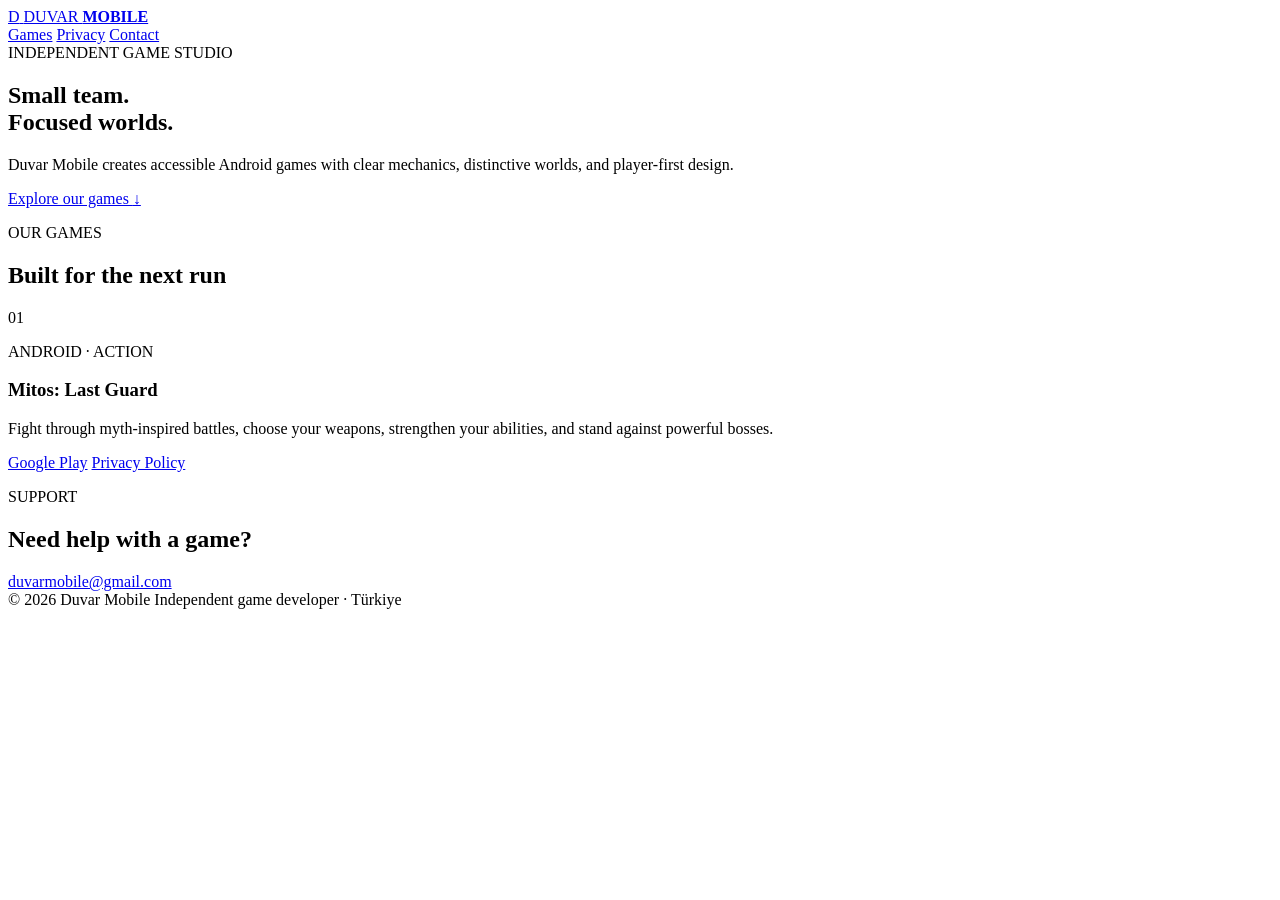
==== index.html @ 131314bd "Add Duvar Mobile homepage" ====
<!doctype html>
<html lang="en">
<head>
  <meta charset="utf-8">
  <meta name="viewport" content="width=device-width, initial-scale=1">
  <meta name="description" content="Duvar Mobile creates focused mobile games. Find official game information, privacy policies, and support here.">
  <title>Duvar Mobile — Independent Mobile Games</title>
  <link rel="canonical" href="https://duvarmobile.com/">
  <link rel="stylesheet" href="/styles.css">
</head>
<body>
  <header class="site-header">
    <a class="brand" href="/" aria-label="Duvar Mobile home">
      <span class="brand-mark" aria-hidden="true">D</span>
      <span>DUVAR <b>MOBILE</b></span>
    </a>
    <nav aria-label="Main navigation">
      <a href="#games">Games</a>
      <a href="/privacy/">Privacy</a>
      <a href="mailto:duvarmobile@gmail.com">Contact</a>
    </nav>
  </header>

  <main>
    <section class="hero">
      <div class="eyebrow">INDEPENDENT GAME STUDIO</div>
      <h1>Small team.<br><span>Focused worlds.</span></h1>
      <p>Duvar Mobile creates accessible Android games with clear mechanics, distinctive worlds, and player-first design.</p>
      <a class="primary-link" href="#games">Explore our games <span aria-hidden="true">↓</span></a>
    </section>

    <section class="section" id="games" aria-labelledby="games-title">
      <div class="section-heading">
        <p class="eyebrow">OUR GAMES</p>
        <h2 id="games-title">Built for the next run</h2>
      </div>

      <article class="game-card">
        <div class="game-number" aria-hidden="true">01</div>
        <div class="game-copy">
          <p class="game-platform">ANDROID · ACTION</p>
          <h3>Mitos: Last Guard</h3>
          <p>Fight through myth-inspired battles, choose your weapons, strengthen your abilities, and stand against powerful bosses.</p>
          <div class="game-links">
            <a href="https://play.google.com/store/apps/details?id=com.mitosgames.lastguard">Google Play</a>
            <a href="/privacy/mitos-last-guard/">Privacy Policy</a>
          </div>
        </div>
      </article>
    </section>

    <section class="contact-strip" aria-labelledby="contact-title">
      <div>
        <p class="eyebrow">SUPPORT</p>
        <h2 id="contact-title">Need help with a game?</h2>
      </div>
      <a href="mailto:duvarmobile@gmail.com">duvarmobile@gmail.com</a>
    </section>
  </main>

  <footer>
    <span>© 2026 Duvar Mobile</span>
    <span>Independent game developer · Türkiye</span>
  </footer>
</body>
</html>
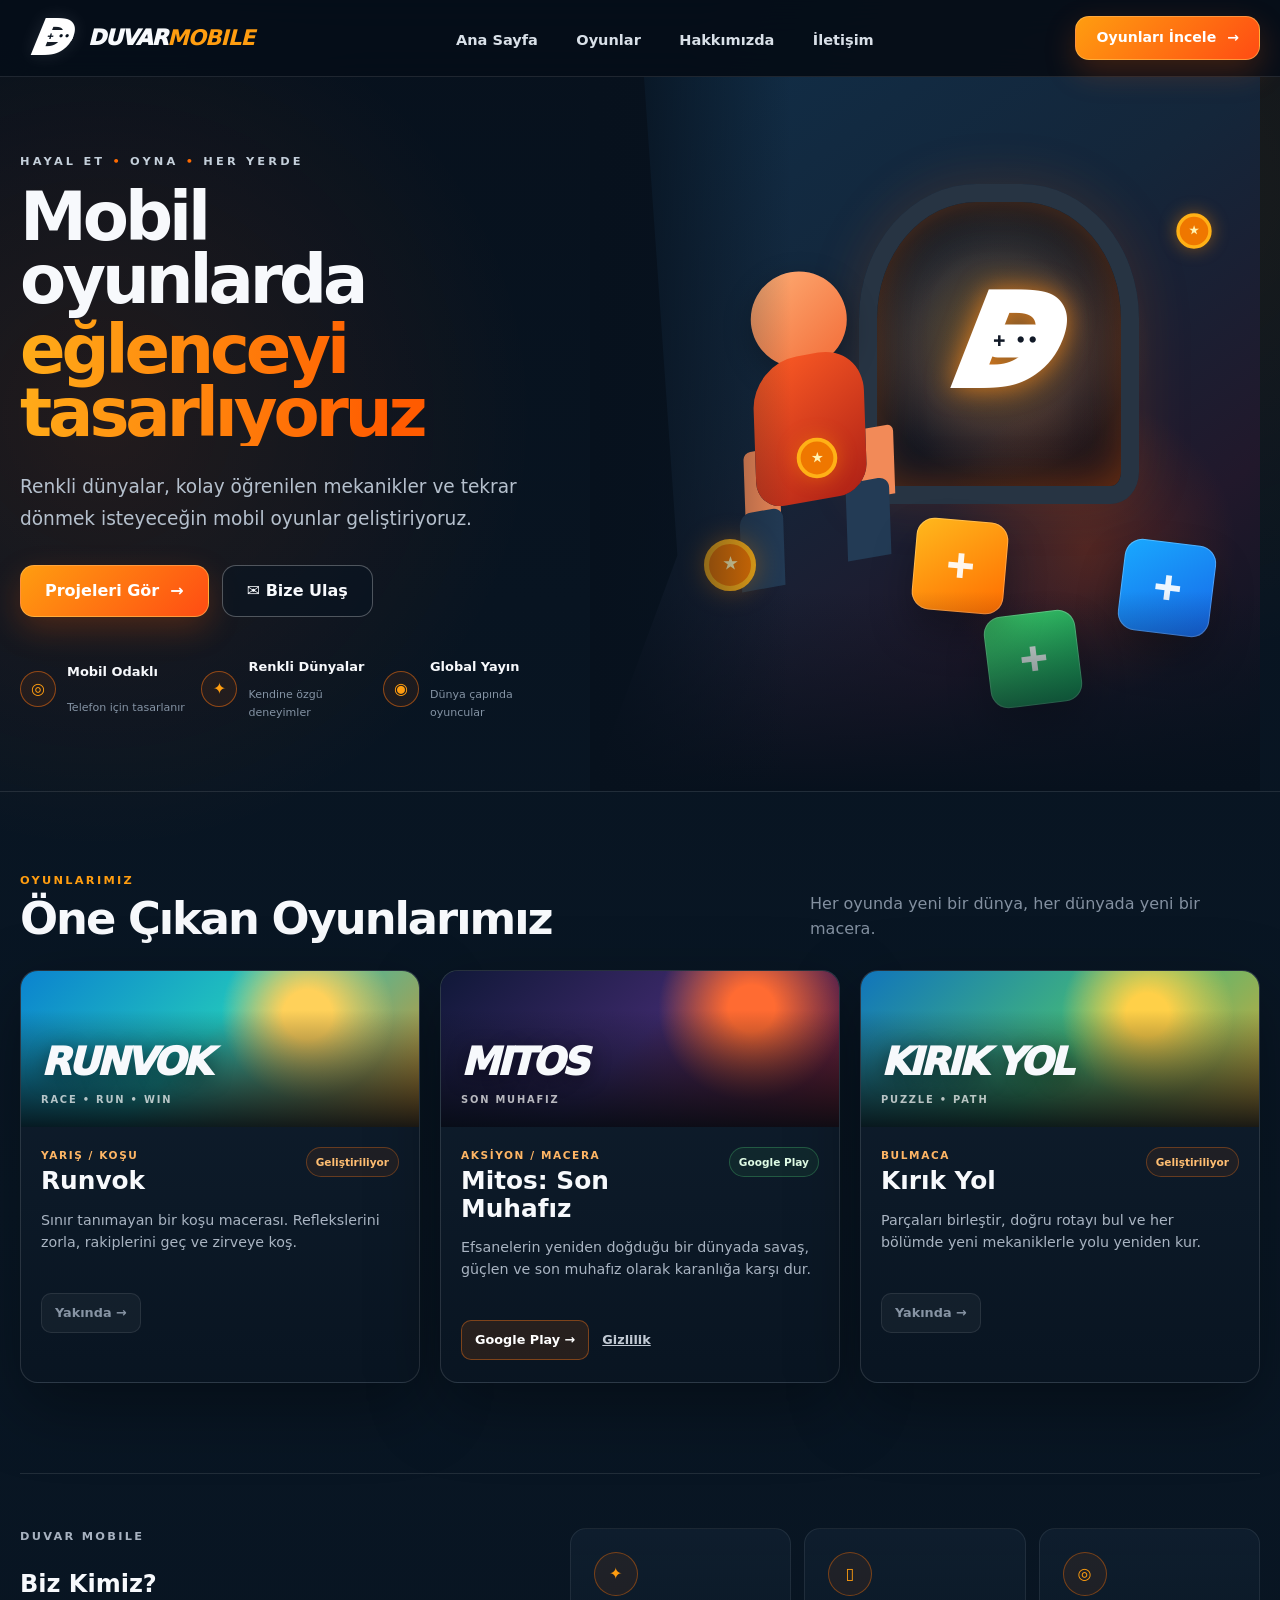
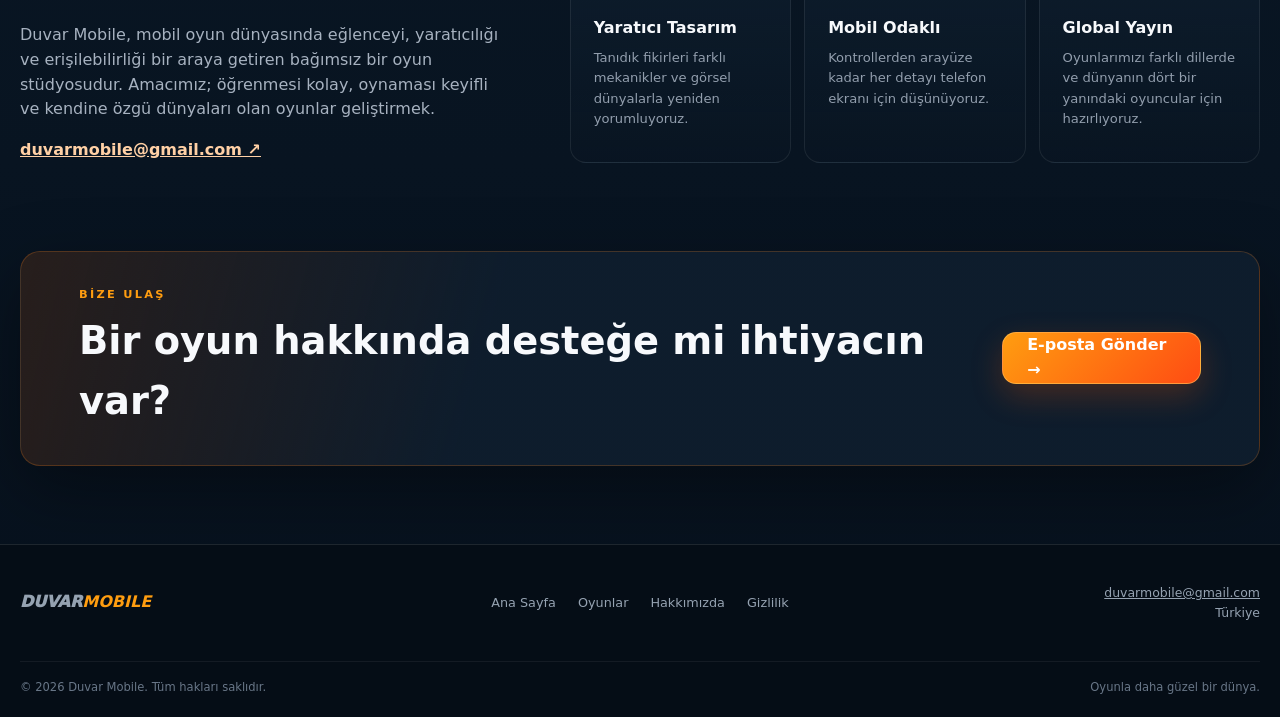
==== commit 75017ed0: "Redesign Duvar Mobile homepage" ====
--- a/index.html
+++ b/index.html
@@ -1,66 +1,37 @@
 <!doctype html>
-<html lang="en">
+<html lang="tr">
 <head>
   <meta charset="utf-8">
   <meta name="viewport" content="width=device-width, initial-scale=1">
-  <meta name="description" content="Duvar Mobile creates focused mobile games. Find official game information, privacy policies, and support here.">
-  <title>Duvar Mobile — Independent Mobile Games</title>
+  <meta name="theme-color" content="#07111d">
+  <meta name="description" content="Duvar Mobile, mobil için renkli, erişilebilir ve akılda kalan oyunlar geliştiren bağımsız bir oyun stüdyosudur.">
+  <title>Duvar Mobile — Mobil Oyun Stüdyosu</title>
   <link rel="canonical" href="https://duvarmobile.com/">
-  <link rel="stylesheet" href="/styles.css">
+  <style>
+    :root{--bg:#07111d;--bg2:#0b1724;--card:#0d1b2a;--line:rgba(255,255,255,.1);--text:#f7f9fc;--muted:#a5b2c2;--orange:#ff6a00;--orange2:#ff9d10;--shadow:0 24px 70px rgba(0,0,0,.35);font-family:Inter,ui-sans-serif,system-ui,-apple-system,BlinkMacSystemFont,"Segoe UI",sans-serif;color:var(--text);background:var(--bg)}
+    *{box-sizing:border-box}html{scroll-behavior:smooth}body{margin:0;min-width:320px;background:radial-gradient(circle at 8% 18%,rgba(255,91,0,.11),transparent 27rem),radial-gradient(circle at 90% 8%,rgba(255,153,0,.08),transparent 30rem),linear-gradient(180deg,#07111d,#091725 52%,#07111d);line-height:1.55;overflow-x:hidden}a{color:inherit}.shell{width:min(1380px,calc(100% - 40px));margin:auto}
+    .topbar{position:sticky;top:0;z-index:50;background:rgba(5,14,24,.84);border-bottom:1px solid var(--line);backdrop-filter:blur(18px)}.navrow{min-height:76px;display:grid;grid-template-columns:auto 1fr auto;align-items:center;gap:34px}.brand{display:flex;align-items:center;gap:10px;text-decoration:none;font-weight:950;font-style:italic;letter-spacing:-.045em;font-size:1.35rem}.brand-mark{position:relative;width:58px;height:48px;display:grid;place-items:center;font-size:3rem;line-height:1;color:white;font-weight:1000;transform:skewX(-9deg);text-shadow:0 0 18px rgba(255,255,255,.12)}.brand-mark:after{content:'+ ••';position:absolute;left:22px;top:16px;font-size:.52rem;letter-spacing:.08em;color:#07111d;background:white;padding:2px 4px;border-radius:8px;transform:skewX(9deg)}.brand b{color:var(--orange2)}.nav{display:flex;justify-content:center;gap:clamp(20px,3vw,44px)}.nav a{position:relative;padding:27px 0 23px;color:#d9e0e8;font-weight:750;font-size:.91rem;text-decoration:none}.nav a:after{content:'';position:absolute;left:50%;right:50%;bottom:16px;height:2px;background:linear-gradient(90deg,var(--orange2),var(--orange));transition:.2s}.nav a:hover:after,.nav a:focus-visible:after{left:0;right:0}.navcta,.btn-primary{display:inline-flex;align-items:center;justify-content:center;gap:11px;color:#fff;background:linear-gradient(135deg,var(--orange2),#ff4c13);border:1px solid rgba(255,196,95,.55);border-radius:14px;text-decoration:none;font-weight:850;box-shadow:0 12px 32px rgba(255,91,0,.23)}.navcta{min-height:44px;padding:0 20px;font-size:.88rem}.navcta:hover,.btn-primary:hover{transform:translateY(-2px);box-shadow:0 16px 38px rgba(255,91,0,.34)}
+    .hero{border-bottom:1px solid var(--line);overflow:hidden}.hero-grid{min-height:620px;display:grid;grid-template-columns:minmax(0,.92fr) minmax(480px,1.08fr);align-items:center}.hero-copy{padding:76px 38px 70px 0;position:relative;z-index:3}.kicker,.section-kicker{margin:0 0 15px;color:#c4cfda;font-size:.71rem;font-weight:900;letter-spacing:.28em}.kicker span{color:var(--orange)}h1{max-width:700px;margin:0;font-size:clamp(3rem,5.25vw,5.8rem);line-height:.95;letter-spacing:-.06em}h1 em{display:block;margin-top:.08em;color:transparent;background:linear-gradient(95deg,#ffad19,#ff5b00 70%);background-clip:text;-webkit-background-clip:text;font-style:normal}.lead{max-width:650px;margin:25px 0 0;color:#b5c0cd;font-size:clamp(1rem,1.45vw,1.18rem);line-height:1.7}.actions{display:flex;flex-wrap:wrap;gap:13px;margin-top:31px}.btn-primary,.btn-secondary{min-height:52px;padding:0 24px;transition:.2s}.btn-secondary{display:inline-flex;align-items:center;justify-content:center;gap:10px;border:1px solid rgba(255,255,255,.28);border-radius:14px;text-decoration:none;font-weight:800;background:rgba(9,21,34,.55)}.btn-secondary:hover{border-color:rgba(255,133,34,.7);background:rgba(255,103,0,.08)}.proof{display:grid;grid-template-columns:repeat(3,1fr);gap:12px;max-width:700px;margin-top:40px}.proof div{display:grid;grid-template-columns:38px 1fr;gap:9px;align-items:center}.ico{grid-row:1/span 2;width:36px;height:36px;display:grid;place-items:center;border:1px solid rgba(255,116,15,.5);border-radius:50%;color:var(--orange2);background:rgba(255,104,0,.08);font-weight:900}.proof strong{font-size:.81rem}.proof small{color:#8493a4;font-size:.69rem}
+    .hero-art{position:relative;height:100%;min-height:620px;isolation:isolate}.hero-art:before{content:'';position:absolute;inset:0;z-index:-4;background:radial-gradient(circle at 62% 38%,rgba(255,178,39,.23),transparent 24%),radial-gradient(circle at 74% 66%,rgba(255,86,0,.22),transparent 22%),linear-gradient(145deg,#102e48 0%,#14263a 40%,#21182b 72%,#09131f 100%);clip-path:polygon(8% 0,100% 0,100% 100%,0 100%,13% 67%)}.hero-art:after{content:'';position:absolute;inset:0;background:linear-gradient(90deg,var(--bg) 0%,rgba(7,17,29,.82) 6%,transparent 30%),linear-gradient(180deg,transparent 72%,var(--bg) 100%);z-index:5;pointer-events:none}.portal{position:absolute;width:280px;height:320px;right:18%;top:15%;border:18px solid #273443;border-radius:42% 42% 10% 10%;background:radial-gradient(circle,rgba(255,149,14,.2),rgba(255,79,0,.07) 45%,rgba(0,0,0,.4) 72%);box-shadow:inset 0 0 45px rgba(255,101,0,.35),0 0 55px rgba(255,91,0,.16)}.portal:before{content:'D';position:absolute;inset:0;display:grid;place-items:center;color:white;font-size:8rem;font-weight:1000;font-style:italic;text-shadow:0 0 26px rgba(255,137,24,.8);transform:skewX(-8deg)}.portal:after{content:'+ ••';position:absolute;left:50%;top:49%;transform:translate(-24%,-50%);color:#111927;background:white;border-radius:14px;padding:4px 8px;font-size:1rem;font-weight:1000;letter-spacing:.12em}.block{position:absolute;width:92px;height:92px;display:grid;place-items:center;border-radius:18px;font-size:2.3rem;font-weight:1000;color:rgba(255,255,255,.92);box-shadow:0 22px 42px rgba(0,0,0,.3),inset 0 0 0 1px rgba(255,255,255,.25)}.b1{right:7%;bottom:22%;background:linear-gradient(145deg,#19a9ff,#1766e7);transform:rotate(7deg)}.b2{right:27%;bottom:12%;background:linear-gradient(145deg,#41d670,#159e55);transform:rotate(-7deg)}.b3{right:38%;bottom:25%;background:linear-gradient(145deg,#ffb91d,#ff6c00);transform:rotate(5deg)}.coin{position:absolute;width:52px;height:52px;border-radius:50%;display:grid;place-items:center;color:#fff2b1;border:5px solid #ffb116;background:#ef7700;box-shadow:0 0 26px rgba(255,137,0,.45);font-weight:1000}.c1{left:17%;bottom:28%}.c2{left:30%;bottom:43%;transform:scale(.78)}.c3{right:6%;top:18%;transform:scale(.68)}.runner{position:absolute;left:20%;top:27%;width:180px;height:260px;transform:rotate(-10deg)}.runner:before{content:'';position:absolute;width:96px;height:96px;left:41px;top:0;border-radius:50%;background:linear-gradient(145deg,#ffb077,#f26b37);box-shadow:0 10px 30px rgba(0,0,0,.3)}.runner:after{content:'';position:absolute;width:112px;height:145px;left:25px;top:84px;border-radius:45px 45px 28px 28px;background:linear-gradient(145deg,#ff5d25,#ad2016);box-shadow:-52px 112px 0 -34px #233b55,56px 100px 0 -34px #233b55,-50px 48px 0 -38px #f28a58,66px 45px 0 -38px #f28a58;transform:skewX(-8deg)}
+    .section{padding:80px 0}.section-head{display:flex;justify-content:space-between;align-items:end;gap:30px;margin-bottom:28px}.section-kicker{color:var(--orange2);letter-spacing:.2em;margin-bottom:8px}.section h2{margin:0;font-size:clamp(2rem,3.5vw,3.15rem);letter-spacing:-.045em;line-height:1}.section-head>p{max-width:450px;color:#8390a0;margin:0}.games{display:grid;grid-template-columns:repeat(3,minmax(0,1fr));gap:20px}.game{overflow:hidden;background:linear-gradient(180deg,rgba(16,31,47,.98),rgba(9,21,34,.98));border:1px solid rgba(255,255,255,.12);border-radius:18px;box-shadow:var(--shadow);transition:.25s}.game:hover{transform:translateY(-5px);border-color:rgba(255,129,31,.42)}.game-art{aspect-ratio:2.55/1;position:relative;display:flex;flex-direction:column;justify-content:end;padding:20px;overflow:hidden}.game-art:after{content:'';position:absolute;inset:0;background:linear-gradient(180deg,transparent 25%,rgba(4,10,17,.9) 100%);z-index:0}.game-art span,.game-art small{position:relative;z-index:1}.game-art span{font-size:clamp(1.75rem,3vw,2.8rem);font-weight:1000;font-style:italic;letter-spacing:-.07em;text-shadow:0 4px 20px rgba(0,0,0,.45)}.game-art small{color:rgba(255,255,255,.7);font-size:.62rem;font-weight:900;letter-spacing:.18em}.runvok{background:radial-gradient(circle at 72% 28%,#ffd15a 0 8%,transparent 28%),linear-gradient(135deg,#0b83cf,#21c2bd 45%,#e49120)}.mitos{background:radial-gradient(circle at 78% 24%,#ff6b32 0 7%,transparent 28%),linear-gradient(135deg,#101838,#3a2867 48%,#7d1e2b)}.kirik{background:radial-gradient(circle at 72% 28%,#ffd048 0 7%,transparent 28%),linear-gradient(135deg,#1175bb,#45b978 52%,#e6a630)}.game-body{padding:20px 20px 22px}.title-row{display:flex;justify-content:space-between;gap:14px;align-items:start}.genre{margin:0 0 4px;color:#ffb665;font-size:.66rem;font-weight:900;letter-spacing:.15em}.game h3{margin:0;font-size:1.55rem;line-height:1.1}.chip{flex:0 0 auto;padding:6px 9px;color:#ffbe72;background:rgba(255,108,0,.08);border:1px solid rgba(255,122,24,.32);border-radius:999px;font-size:.66rem;font-weight:850}.chip.live{color:#dffbe5;border-color:rgba(82,207,117,.3);background:rgba(65,196,103,.08)}.game-body>p{color:#a9b4c2;font-size:.89rem;min-height:70px}.game-actions{display:flex;align-items:center;gap:13px}.card-btn{display:inline-flex;align-items:center;gap:9px;padding:9px 13px;border-radius:10px;color:white;background:rgba(255,106,0,.12);border:1px solid rgba(255,121,24,.4);font-size:.8rem;font-weight:850;text-decoration:none}.card-btn.disabled{color:#8794a4;background:rgba(255,255,255,.04);border-color:rgba(255,255,255,.09)}.textlink{font-size:.8rem;color:#c2cad4;font-weight:750}
+    .about{padding:10px 0 88px}.about-grid{border-top:1px solid var(--line);padding-top:54px;display:grid;grid-template-columns:.82fr 1.18fr;gap:70px}.about-copy p{color:#a7b2c0}.mail{color:#ffd0a5;font-weight:850}.features{display:grid;grid-template-columns:repeat(3,1fr);gap:13px}.feature{padding:23px;border:1px solid rgba(255,255,255,.08);border-radius:16px;background:linear-gradient(180deg,rgba(15,31,47,.88),rgba(9,21,34,.72))}.feature i{width:44px;height:44px;display:grid;place-items:center;border-radius:50%;border:1px solid rgba(255,112,0,.4);color:var(--orange2);font-style:normal;background:rgba(255,104,0,.08);margin-bottom:20px}.feature h3{font-size:1rem;margin:0 0 7px}.feature p{font-size:.82rem;margin:0;color:#929ead}.contact{padding:0 0 78px}.contact-inner{display:flex;align-items:center;justify-content:space-between;gap:28px;padding:34px clamp(24px,5vw,58px);border:1px solid rgba(255,131,31,.22);border-radius:20px;background:linear-gradient(105deg,rgba(255,104,0,.13),rgba(14,29,45,.98) 38%);box-shadow:var(--shadow)}.contact h2{margin:0;font-size:clamp(1.6rem,3vw,2.5rem)}footer{background:#050d16;border-top:1px solid var(--line);color:#95a2b1}.footer-grid{min-height:116px;display:grid;grid-template-columns:1fr auto 1fr;gap:28px;align-items:center}.footer-brand{font-weight:950;font-style:italic}.footer-brand b{color:var(--orange2)}.footer-nav{display:flex;gap:22px}.footer-nav a{font-size:.8rem;text-decoration:none}.footer-contact{text-align:right;font-size:.78rem}.copyright{border-top:1px solid rgba(255,255,255,.06);padding:17px 0 21px;font-size:.72rem;color:#687687;display:flex;justify-content:space-between}
+    @media(max-width:1050px){.navrow{grid-template-columns:auto 1fr}.navcta{display:none}.hero-grid{grid-template-columns:1fr}.hero-copy{padding-right:0}.hero-art{min-height:430px}.hero-art:before{clip-path:none}.about-grid{grid-template-columns:1fr}.proof{max-width:none}}
+    @media(max-width:760px){.shell{width:calc(100% - 26px)}.navrow{display:block;padding:8px 0 10px}.brand{justify-content:center}.nav{justify-content:flex-start;overflow:auto;gap:24px}.nav a{white-space:nowrap;padding:10px 0 8px;font-size:.8rem}.nav a:after{bottom:3px}.hero-copy{padding:52px 0 35px}h1{font-size:clamp(2.75rem,13vw,4.8rem)}.hero-art{min-height:350px;margin:0 -13px}.portal{width:210px;height:245px;right:12%;top:14%}.portal:before{font-size:6rem}.runner{transform:scale(.72) rotate(-10deg);transform-origin:left top;left:10%;top:29%}.block{width:68px;height:68px;border-radius:14px}.proof{grid-template-columns:1fr}.games{grid-template-columns:1fr}.section-head{display:block}.section-head>p{margin-top:10px}.game-body>p{min-height:auto}.features{grid-template-columns:1fr}.contact-inner{align-items:flex-start;flex-direction:column}.footer-grid{grid-template-columns:1fr;text-align:center;padding:26px 0}.footer-nav{justify-content:center;flex-wrap:wrap}.footer-contact{text-align:center}.copyright{flex-direction:column;align-items:center;gap:4px}}
+    @media(prefers-reduced-motion:reduce){html{scroll-behavior:auto}*{transition:none!important}}
+  </style>
 </head>
 <body>
-  <header class="site-header">
-    <a class="brand" href="/" aria-label="Duvar Mobile home">
-      <span class="brand-mark" aria-hidden="true">D</span>
-      <span>DUVAR <b>MOBILE</b></span>
-    </a>
-    <nav aria-label="Main navigation">
-      <a href="#games">Games</a>
-      <a href="/privacy/">Privacy</a>
-      <a href="mailto:duvarmobile@gmail.com">Contact</a>
-    </nav>
-  </header>
-
-  <main>
-    <section class="hero">
-      <div class="eyebrow">INDEPENDENT GAME STUDIO</div>
-      <h1>Small team.<br><span>Focused worlds.</span></h1>
-      <p>Duvar Mobile creates accessible Android games with clear mechanics, distinctive worlds, and player-first design.</p>
-      <a class="primary-link" href="#games">Explore our games <span aria-hidden="true">↓</span></a>
-    </section>
-
-    <section class="section" id="games" aria-labelledby="games-title">
-      <div class="section-heading">
-        <p class="eyebrow">OUR GAMES</p>
-        <h2 id="games-title">Built for the next run</h2>
-      </div>
-
-      <article class="game-card">
-        <div class="game-number" aria-hidden="true">01</div>
-        <div class="game-copy">
-          <p class="game-platform">ANDROID · ACTION</p>
-          <h3>Mitos: Last Guard</h3>
-          <p>Fight through myth-inspired battles, choose your weapons, strengthen your abilities, and stand against powerful bosses.</p>
-          <div class="game-links">
-            <a href="https://play.google.com/store/apps/details?id=com.mitosgames.lastguard">Google Play</a>
-            <a href="/privacy/mitos-last-guard/">Privacy Policy</a>
-          </div>
-        </div>
-      </article>
-    </section>
-
-    <section class="contact-strip" aria-labelledby="contact-title">
-      <div>
-        <p class="eyebrow">SUPPORT</p>
-        <h2 id="contact-title">Need help with a game?</h2>
-      </div>
-      <a href="mailto:duvarmobile@gmail.com">duvarmobile@gmail.com</a>
-    </section>
-  </main>
-
-  <footer>
-    <span>© 2026 Duvar Mobile</span>
-    <span>Independent game developer · Türkiye</span>
-  </footer>
+<header class="topbar"><div class="shell navrow"><a class="brand" href="/" aria-label="Duvar Mobile ana sayfa"><span class="brand-mark" aria-hidden="true">D</span><span>DUVAR<b>MOBILE</b></span></a><nav class="nav" aria-label="Ana menü"><a href="#top">Ana Sayfa</a><a href="#games">Oyunlar</a><a href="#about">Hakkımızda</a><a href="mailto:duvarmobile@gmail.com">İletişim</a></nav><a class="navcta" href="#games">Oyunları İncele <span>→</span></a></div></header>
+<main id="top">
+<section class="hero"><div class="shell hero-grid"><div class="hero-copy"><p class="kicker">HAYAL ET <span>•</span> OYNA <span>•</span> HER YERDE</p><h1>Mobil oyunlarda <em>eğlenceyi tasarlıyoruz</em></h1><p class="lead">Renkli dünyalar, kolay öğrenilen mekanikler ve tekrar dönmek isteyeceğin mobil oyunlar geliştiriyoruz.</p><div class="actions"><a class="btn-primary" href="#games">Projeleri Gör <span>→</span></a><a class="btn-secondary" href="mailto:duvarmobile@gmail.com">✉ Bize Ulaş</a></div><div class="proof"><div><span class="ico">◎</span><strong>Mobil Odaklı</strong><small>Telefon için tasarlanır</small></div><div><span class="ico">✦</span><strong>Renkli Dünyalar</strong><small>Kendine özgü deneyimler</small></div><div><span class="ico">◉</span><strong>Global Yayın</strong><small>Dünya çapında oyuncular</small></div></div></div><div class="hero-art" aria-hidden="true"><div class="portal"></div><div class="runner"></div><div class="block b1">+</div><div class="block b2">+</div><div class="block b3">+</div><div class="coin c1">★</div><div class="coin c2">★</div><div class="coin c3">★</div></div></div></section>
+<section class="section" id="games"><div class="shell"><div class="section-head"><div><p class="section-kicker">OYUNLARIMIZ</p><h2>Öne Çıkan Oyunlarımız</h2></div><p>Her oyunda yeni bir dünya, her dünyada yeni bir macera.</p></div><div class="games">
+<article class="game"><div class="game-art runvok"><span>RUNVOK</span><small>RACE • RUN • WIN</small></div><div class="game-body"><div class="title-row"><div><p class="genre">YARIŞ / KOŞU</p><h3>Runvok</h3></div><span class="chip">Geliştiriliyor</span></div><p>Sınır tanımayan bir koşu macerası. Reflekslerini zorla, rakiplerini geç ve zirveye koş.</p><span class="card-btn disabled">Yakında →</span></div></article>
+<article class="game"><div class="game-art mitos"><span>MITOS</span><small>SON MUHAFIZ</small></div><div class="game-body"><div class="title-row"><div><p class="genre">AKSİYON / MACERA</p><h3>Mitos: Son Muhafız</h3></div><span class="chip live">Google Play</span></div><p>Efsanelerin yeniden doğduğu bir dünyada savaş, güçlen ve son muhafız olarak karanlığa karşı dur.</p><div class="game-actions"><a class="card-btn" href="https://play.google.com/store/apps/details?id=com.mitosgames.lastguard">Google Play →</a><a class="textlink" href="/privacy/mitos-last-guard/">Gizlilik</a></div></div></article>
+<article class="game"><div class="game-art kirik"><span>KIRIK YOL</span><small>PUZZLE • PATH</small></div><div class="game-body"><div class="title-row"><div><p class="genre">BULMACA</p><h3>Kırık Yol</h3></div><span class="chip">Geliştiriliyor</span></div><p>Parçaları birleştir, doğru rotayı bul ve her bölümde yeni mekaniklerle yolu yeniden kur.</p><span class="card-btn disabled">Yakında →</span></div></article>
+</div></div></section>
+<section class="about" id="about"><div class="shell about-grid"><div class="about-copy"><p class="section-kicker">DUVAR MOBILE</p><h2>Biz Kimiz?</h2><p>Duvar Mobile, mobil oyun dünyasında eğlenceyi, yaratıcılığı ve erişilebilirliği bir araya getiren bağımsız bir oyun stüdyosudur. Amacımız; öğrenmesi kolay, oynaması keyifli ve kendine özgü dünyaları olan oyunlar geliştirmek.</p><a class="mail" href="mailto:duvarmobile@gmail.com">duvarmobile@gmail.com ↗</a></div><div class="features"><article class="feature"><i>✦</i><h3>Yaratıcı Tasarım</h3><p>Tanıdık fikirleri farklı mekanikler ve görsel dünyalarla yeniden yorumluyoruz.</p></article><article class="feature"><i>▯</i><h3>Mobil Odaklı</h3><p>Kontrollerden arayüze kadar her detayı telefon ekranı için düşünüyoruz.</p></article><article class="feature"><i>◎</i><h3>Global Yayın</h3><p>Oyunlarımızı farklı dillerde ve dünyanın dört bir yanındaki oyuncular için hazırlıyoruz.</p></article></div></div></section>
+<section class="contact"><div class="shell contact-inner"><div><p class="section-kicker">BİZE ULAŞ</p><h2>Bir oyun hakkında desteğe mi ihtiyacın var?</h2></div><a class="btn-primary" href="mailto:duvarmobile@gmail.com">E-posta Gönder →</a></div></section>
+</main>
+<footer><div class="shell footer-grid"><div class="footer-brand">DUVAR<b>MOBILE</b></div><nav class="footer-nav"><a href="#top">Ana Sayfa</a><a href="#games">Oyunlar</a><a href="#about">Hakkımızda</a><a href="/privacy/">Gizlilik</a></nav><div class="footer-contact"><a href="mailto:duvarmobile@gmail.com">duvarmobile@gmail.com</a><br>Türkiye</div></div><div class="shell copyright"><span>© 2026 Duvar Mobile. Tüm hakları saklıdır.</span><span>Oyunla daha güzel bir dünya.</span></div></footer>
 </body>
 </html>
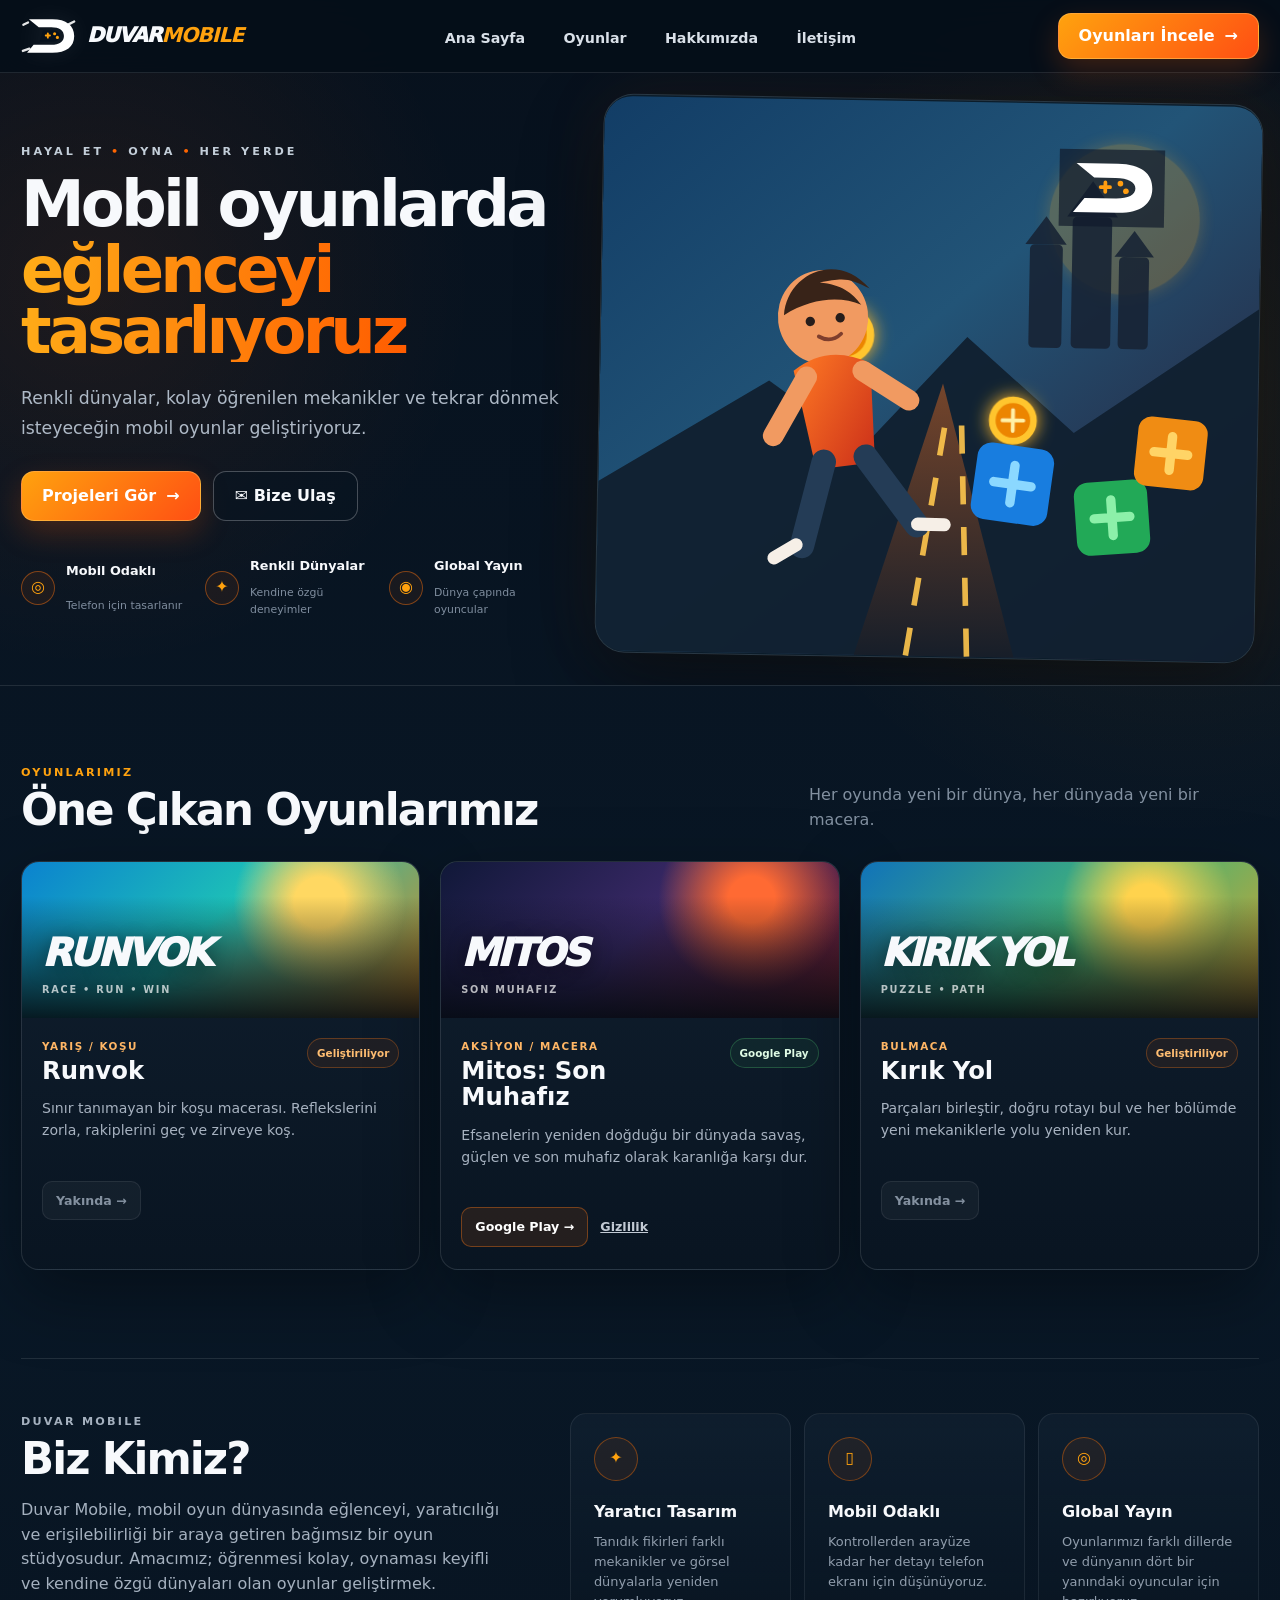
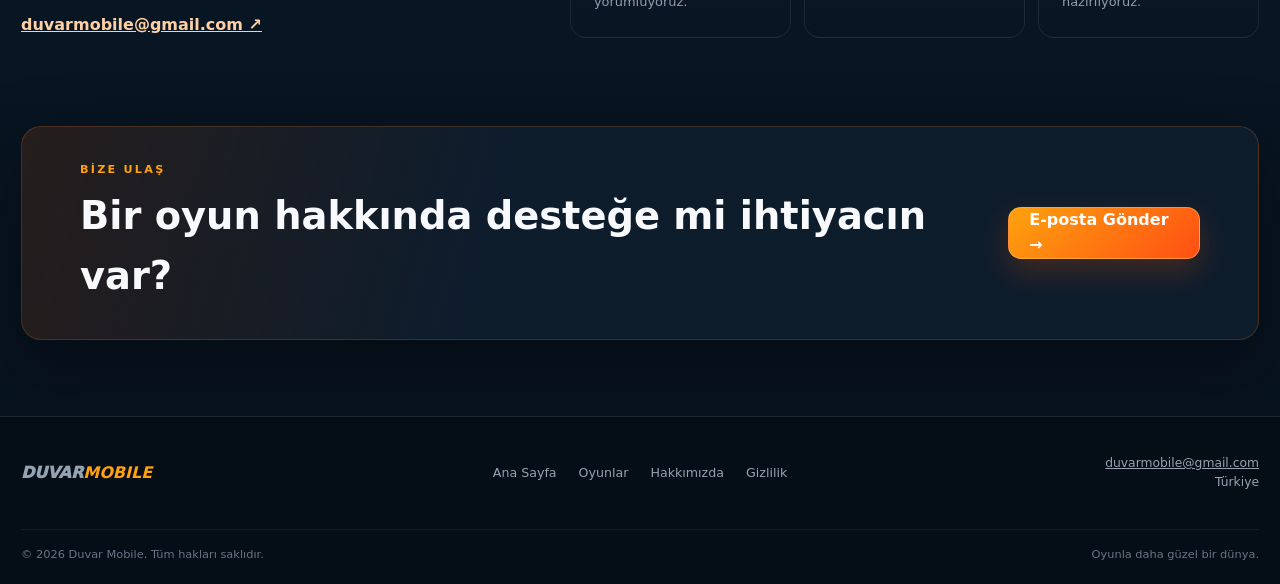
==== commit 54f18f3c: "Polish mobile homepage and Duvar Mobile branding" ====
--- a/index.html
+++ b/index.html
@@ -1,37 +1,33 @@
 <!doctype html>
 <html lang="tr">
 <head>
-  <meta charset="utf-8">
-  <meta name="viewport" content="width=device-width, initial-scale=1">
-  <meta name="theme-color" content="#07111d">
-  <meta name="description" content="Duvar Mobile, mobil için renkli, erişilebilir ve akılda kalan oyunlar geliştiren bağımsız bir oyun stüdyosudur.">
-  <title>Duvar Mobile — Mobil Oyun Stüdyosu</title>
-  <link rel="canonical" href="https://duvarmobile.com/">
-  <style>
-    :root{--bg:#07111d;--bg2:#0b1724;--card:#0d1b2a;--line:rgba(255,255,255,.1);--text:#f7f9fc;--muted:#a5b2c2;--orange:#ff6a00;--orange2:#ff9d10;--shadow:0 24px 70px rgba(0,0,0,.35);font-family:Inter,ui-sans-serif,system-ui,-apple-system,BlinkMacSystemFont,"Segoe UI",sans-serif;color:var(--text);background:var(--bg)}
-    *{box-sizing:border-box}html{scroll-behavior:smooth}body{margin:0;min-width:320px;background:radial-gradient(circle at 8% 18%,rgba(255,91,0,.11),transparent 27rem),radial-gradient(circle at 90% 8%,rgba(255,153,0,.08),transparent 30rem),linear-gradient(180deg,#07111d,#091725 52%,#07111d);line-height:1.55;overflow-x:hidden}a{color:inherit}.shell{width:min(1380px,calc(100% - 40px));margin:auto}
-    .topbar{position:sticky;top:0;z-index:50;background:rgba(5,14,24,.84);border-bottom:1px solid var(--line);backdrop-filter:blur(18px)}.navrow{min-height:76px;display:grid;grid-template-columns:auto 1fr auto;align-items:center;gap:34px}.brand{display:flex;align-items:center;gap:10px;text-decoration:none;font-weight:950;font-style:italic;letter-spacing:-.045em;font-size:1.35rem}.brand-mark{position:relative;width:58px;height:48px;display:grid;place-items:center;font-size:3rem;line-height:1;color:white;font-weight:1000;transform:skewX(-9deg);text-shadow:0 0 18px rgba(255,255,255,.12)}.brand-mark:after{content:'+ ••';position:absolute;left:22px;top:16px;font-size:.52rem;letter-spacing:.08em;color:#07111d;background:white;padding:2px 4px;border-radius:8px;transform:skewX(9deg)}.brand b{color:var(--orange2)}.nav{display:flex;justify-content:center;gap:clamp(20px,3vw,44px)}.nav a{position:relative;padding:27px 0 23px;color:#d9e0e8;font-weight:750;font-size:.91rem;text-decoration:none}.nav a:after{content:'';position:absolute;left:50%;right:50%;bottom:16px;height:2px;background:linear-gradient(90deg,var(--orange2),var(--orange));transition:.2s}.nav a:hover:after,.nav a:focus-visible:after{left:0;right:0}.navcta,.btn-primary{display:inline-flex;align-items:center;justify-content:center;gap:11px;color:#fff;background:linear-gradient(135deg,var(--orange2),#ff4c13);border:1px solid rgba(255,196,95,.55);border-radius:14px;text-decoration:none;font-weight:850;box-shadow:0 12px 32px rgba(255,91,0,.23)}.navcta{min-height:44px;padding:0 20px;font-size:.88rem}.navcta:hover,.btn-primary:hover{transform:translateY(-2px);box-shadow:0 16px 38px rgba(255,91,0,.34)}
-    .hero{border-bottom:1px solid var(--line);overflow:hidden}.hero-grid{min-height:620px;display:grid;grid-template-columns:minmax(0,.92fr) minmax(480px,1.08fr);align-items:center}.hero-copy{padding:76px 38px 70px 0;position:relative;z-index:3}.kicker,.section-kicker{margin:0 0 15px;color:#c4cfda;font-size:.71rem;font-weight:900;letter-spacing:.28em}.kicker span{color:var(--orange)}h1{max-width:700px;margin:0;font-size:clamp(3rem,5.25vw,5.8rem);line-height:.95;letter-spacing:-.06em}h1 em{display:block;margin-top:.08em;color:transparent;background:linear-gradient(95deg,#ffad19,#ff5b00 70%);background-clip:text;-webkit-background-clip:text;font-style:normal}.lead{max-width:650px;margin:25px 0 0;color:#b5c0cd;font-size:clamp(1rem,1.45vw,1.18rem);line-height:1.7}.actions{display:flex;flex-wrap:wrap;gap:13px;margin-top:31px}.btn-primary,.btn-secondary{min-height:52px;padding:0 24px;transition:.2s}.btn-secondary{display:inline-flex;align-items:center;justify-content:center;gap:10px;border:1px solid rgba(255,255,255,.28);border-radius:14px;text-decoration:none;font-weight:800;background:rgba(9,21,34,.55)}.btn-secondary:hover{border-color:rgba(255,133,34,.7);background:rgba(255,103,0,.08)}.proof{display:grid;grid-template-columns:repeat(3,1fr);gap:12px;max-width:700px;margin-top:40px}.proof div{display:grid;grid-template-columns:38px 1fr;gap:9px;align-items:center}.ico{grid-row:1/span 2;width:36px;height:36px;display:grid;place-items:center;border:1px solid rgba(255,116,15,.5);border-radius:50%;color:var(--orange2);background:rgba(255,104,0,.08);font-weight:900}.proof strong{font-size:.81rem}.proof small{color:#8493a4;font-size:.69rem}
-    .hero-art{position:relative;height:100%;min-height:620px;isolation:isolate}.hero-art:before{content:'';position:absolute;inset:0;z-index:-4;background:radial-gradient(circle at 62% 38%,rgba(255,178,39,.23),transparent 24%),radial-gradient(circle at 74% 66%,rgba(255,86,0,.22),transparent 22%),linear-gradient(145deg,#102e48 0%,#14263a 40%,#21182b 72%,#09131f 100%);clip-path:polygon(8% 0,100% 0,100% 100%,0 100%,13% 67%)}.hero-art:after{content:'';position:absolute;inset:0;background:linear-gradient(90deg,var(--bg) 0%,rgba(7,17,29,.82) 6%,transparent 30%),linear-gradient(180deg,transparent 72%,var(--bg) 100%);z-index:5;pointer-events:none}.portal{position:absolute;width:280px;height:320px;right:18%;top:15%;border:18px solid #273443;border-radius:42% 42% 10% 10%;background:radial-gradient(circle,rgba(255,149,14,.2),rgba(255,79,0,.07) 45%,rgba(0,0,0,.4) 72%);box-shadow:inset 0 0 45px rgba(255,101,0,.35),0 0 55px rgba(255,91,0,.16)}.portal:before{content:'D';position:absolute;inset:0;display:grid;place-items:center;color:white;font-size:8rem;font-weight:1000;font-style:italic;text-shadow:0 0 26px rgba(255,137,24,.8);transform:skewX(-8deg)}.portal:after{content:'+ ••';position:absolute;left:50%;top:49%;transform:translate(-24%,-50%);color:#111927;background:white;border-radius:14px;padding:4px 8px;font-size:1rem;font-weight:1000;letter-spacing:.12em}.block{position:absolute;width:92px;height:92px;display:grid;place-items:center;border-radius:18px;font-size:2.3rem;font-weight:1000;color:rgba(255,255,255,.92);box-shadow:0 22px 42px rgba(0,0,0,.3),inset 0 0 0 1px rgba(255,255,255,.25)}.b1{right:7%;bottom:22%;background:linear-gradient(145deg,#19a9ff,#1766e7);transform:rotate(7deg)}.b2{right:27%;bottom:12%;background:linear-gradient(145deg,#41d670,#159e55);transform:rotate(-7deg)}.b3{right:38%;bottom:25%;background:linear-gradient(145deg,#ffb91d,#ff6c00);transform:rotate(5deg)}.coin{position:absolute;width:52px;height:52px;border-radius:50%;display:grid;place-items:center;color:#fff2b1;border:5px solid #ffb116;background:#ef7700;box-shadow:0 0 26px rgba(255,137,0,.45);font-weight:1000}.c1{left:17%;bottom:28%}.c2{left:30%;bottom:43%;transform:scale(.78)}.c3{right:6%;top:18%;transform:scale(.68)}.runner{position:absolute;left:20%;top:27%;width:180px;height:260px;transform:rotate(-10deg)}.runner:before{content:'';position:absolute;width:96px;height:96px;left:41px;top:0;border-radius:50%;background:linear-gradient(145deg,#ffb077,#f26b37);box-shadow:0 10px 30px rgba(0,0,0,.3)}.runner:after{content:'';position:absolute;width:112px;height:145px;left:25px;top:84px;border-radius:45px 45px 28px 28px;background:linear-gradient(145deg,#ff5d25,#ad2016);box-shadow:-52px 112px 0 -34px #233b55,56px 100px 0 -34px #233b55,-50px 48px 0 -38px #f28a58,66px 45px 0 -38px #f28a58;transform:skewX(-8deg)}
-    .section{padding:80px 0}.section-head{display:flex;justify-content:space-between;align-items:end;gap:30px;margin-bottom:28px}.section-kicker{color:var(--orange2);letter-spacing:.2em;margin-bottom:8px}.section h2{margin:0;font-size:clamp(2rem,3.5vw,3.15rem);letter-spacing:-.045em;line-height:1}.section-head>p{max-width:450px;color:#8390a0;margin:0}.games{display:grid;grid-template-columns:repeat(3,minmax(0,1fr));gap:20px}.game{overflow:hidden;background:linear-gradient(180deg,rgba(16,31,47,.98),rgba(9,21,34,.98));border:1px solid rgba(255,255,255,.12);border-radius:18px;box-shadow:var(--shadow);transition:.25s}.game:hover{transform:translateY(-5px);border-color:rgba(255,129,31,.42)}.game-art{aspect-ratio:2.55/1;position:relative;display:flex;flex-direction:column;justify-content:end;padding:20px;overflow:hidden}.game-art:after{content:'';position:absolute;inset:0;background:linear-gradient(180deg,transparent 25%,rgba(4,10,17,.9) 100%);z-index:0}.game-art span,.game-art small{position:relative;z-index:1}.game-art span{font-size:clamp(1.75rem,3vw,2.8rem);font-weight:1000;font-style:italic;letter-spacing:-.07em;text-shadow:0 4px 20px rgba(0,0,0,.45)}.game-art small{color:rgba(255,255,255,.7);font-size:.62rem;font-weight:900;letter-spacing:.18em}.runvok{background:radial-gradient(circle at 72% 28%,#ffd15a 0 8%,transparent 28%),linear-gradient(135deg,#0b83cf,#21c2bd 45%,#e49120)}.mitos{background:radial-gradient(circle at 78% 24%,#ff6b32 0 7%,transparent 28%),linear-gradient(135deg,#101838,#3a2867 48%,#7d1e2b)}.kirik{background:radial-gradient(circle at 72% 28%,#ffd048 0 7%,transparent 28%),linear-gradient(135deg,#1175bb,#45b978 52%,#e6a630)}.game-body{padding:20px 20px 22px}.title-row{display:flex;justify-content:space-between;gap:14px;align-items:start}.genre{margin:0 0 4px;color:#ffb665;font-size:.66rem;font-weight:900;letter-spacing:.15em}.game h3{margin:0;font-size:1.55rem;line-height:1.1}.chip{flex:0 0 auto;padding:6px 9px;color:#ffbe72;background:rgba(255,108,0,.08);border:1px solid rgba(255,122,24,.32);border-radius:999px;font-size:.66rem;font-weight:850}.chip.live{color:#dffbe5;border-color:rgba(82,207,117,.3);background:rgba(65,196,103,.08)}.game-body>p{color:#a9b4c2;font-size:.89rem;min-height:70px}.game-actions{display:flex;align-items:center;gap:13px}.card-btn{display:inline-flex;align-items:center;gap:9px;padding:9px 13px;border-radius:10px;color:white;background:rgba(255,106,0,.12);border:1px solid rgba(255,121,24,.4);font-size:.8rem;font-weight:850;text-decoration:none}.card-btn.disabled{color:#8794a4;background:rgba(255,255,255,.04);border-color:rgba(255,255,255,.09)}.textlink{font-size:.8rem;color:#c2cad4;font-weight:750}
-    .about{padding:10px 0 88px}.about-grid{border-top:1px solid var(--line);padding-top:54px;display:grid;grid-template-columns:.82fr 1.18fr;gap:70px}.about-copy p{color:#a7b2c0}.mail{color:#ffd0a5;font-weight:850}.features{display:grid;grid-template-columns:repeat(3,1fr);gap:13px}.feature{padding:23px;border:1px solid rgba(255,255,255,.08);border-radius:16px;background:linear-gradient(180deg,rgba(15,31,47,.88),rgba(9,21,34,.72))}.feature i{width:44px;height:44px;display:grid;place-items:center;border-radius:50%;border:1px solid rgba(255,112,0,.4);color:var(--orange2);font-style:normal;background:rgba(255,104,0,.08);margin-bottom:20px}.feature h3{font-size:1rem;margin:0 0 7px}.feature p{font-size:.82rem;margin:0;color:#929ead}.contact{padding:0 0 78px}.contact-inner{display:flex;align-items:center;justify-content:space-between;gap:28px;padding:34px clamp(24px,5vw,58px);border:1px solid rgba(255,131,31,.22);border-radius:20px;background:linear-gradient(105deg,rgba(255,104,0,.13),rgba(14,29,45,.98) 38%);box-shadow:var(--shadow)}.contact h2{margin:0;font-size:clamp(1.6rem,3vw,2.5rem)}footer{background:#050d16;border-top:1px solid var(--line);color:#95a2b1}.footer-grid{min-height:116px;display:grid;grid-template-columns:1fr auto 1fr;gap:28px;align-items:center}.footer-brand{font-weight:950;font-style:italic}.footer-brand b{color:var(--orange2)}.footer-nav{display:flex;gap:22px}.footer-nav a{font-size:.8rem;text-decoration:none}.footer-contact{text-align:right;font-size:.78rem}.copyright{border-top:1px solid rgba(255,255,255,.06);padding:17px 0 21px;font-size:.72rem;color:#687687;display:flex;justify-content:space-between}
-    @media(max-width:1050px){.navrow{grid-template-columns:auto 1fr}.navcta{display:none}.hero-grid{grid-template-columns:1fr}.hero-copy{padding-right:0}.hero-art{min-height:430px}.hero-art:before{clip-path:none}.about-grid{grid-template-columns:1fr}.proof{max-width:none}}
-    @media(max-width:760px){.shell{width:calc(100% - 26px)}.navrow{display:block;padding:8px 0 10px}.brand{justify-content:center}.nav{justify-content:flex-start;overflow:auto;gap:24px}.nav a{white-space:nowrap;padding:10px 0 8px;font-size:.8rem}.nav a:after{bottom:3px}.hero-copy{padding:52px 0 35px}h1{font-size:clamp(2.75rem,13vw,4.8rem)}.hero-art{min-height:350px;margin:0 -13px}.portal{width:210px;height:245px;right:12%;top:14%}.portal:before{font-size:6rem}.runner{transform:scale(.72) rotate(-10deg);transform-origin:left top;left:10%;top:29%}.block{width:68px;height:68px;border-radius:14px}.proof{grid-template-columns:1fr}.games{grid-template-columns:1fr}.section-head{display:block}.section-head>p{margin-top:10px}.game-body>p{min-height:auto}.features{grid-template-columns:1fr}.contact-inner{align-items:flex-start;flex-direction:column}.footer-grid{grid-template-columns:1fr;text-align:center;padding:26px 0}.footer-nav{justify-content:center;flex-wrap:wrap}.footer-contact{text-align:center}.copyright{flex-direction:column;align-items:center;gap:4px}}
-    @media(prefers-reduced-motion:reduce){html{scroll-behavior:auto}*{transition:none!important}}
-  </style>
+<meta charset="utf-8">
+<meta name="viewport" content="width=device-width,initial-scale=1">
+<meta name="theme-color" content="#07111d">
+<meta name="description" content="Duvar Mobile, mobil için renkli, erişilebilir ve akılda kalan oyunlar geliştiren bağımsız bir oyun stüdyosudur.">
+<title>Duvar Mobile — Mobil Oyun Stüdyosu</title>
+<link rel="canonical" href="https://duvarmobile.com/">
+<style>
+:root{--bg:#07111d;--bg2:#0a1826;--panel:#0d1b2b;--line:rgba(255,255,255,.1);--text:#f7f9fc;--muted:#9aa8b8;--orange:#ff6500;--amber:#ffa20e;--shadow:0 24px 70px rgba(0,0,0,.36);font-family:Inter,ui-sans-serif,system-ui,-apple-system,BlinkMacSystemFont,"Segoe UI",sans-serif;color:var(--text);background:var(--bg)}
+*{box-sizing:border-box}html{scroll-behavior:smooth}body{margin:0;min-width:320px;background:radial-gradient(circle at 7% 13%,rgba(255,96,0,.09),transparent 24rem),radial-gradient(circle at 92% 18%,rgba(255,164,0,.07),transparent 28rem),linear-gradient(180deg,#07111d,#091827 55%,#07111d);color:var(--text);line-height:1.55;overflow-x:hidden}a{color:inherit}.shell{width:min(1360px,calc(100% - 42px));margin:auto}
+.topbar{position:sticky;top:0;z-index:50;background:rgba(5,14,24,.88);border-bottom:1px solid var(--line);backdrop-filter:blur(18px)}.navrow{min-height:72px;display:grid;grid-template-columns:auto 1fr auto;align-items:center;gap:32px}.brand{display:flex;align-items:center;gap:10px;text-decoration:none;font-weight:950;font-style:italic;letter-spacing:-.05em;font-size:1.28rem}.brand svg{width:56px;height:44px;filter:drop-shadow(0 0 11px rgba(255,255,255,.08))}.brand b{color:var(--amber)}.desktop-nav{display:flex;justify-content:center;gap:clamp(20px,3vw,42px)}.desktop-nav a{position:relative;padding:25px 0 21px;color:#d9e0e8;font-size:.89rem;font-weight:760;text-decoration:none}.desktop-nav a:after{content:"";position:absolute;left:50%;right:50%;bottom:14px;height:2px;background:linear-gradient(90deg,var(--amber),var(--orange));transition:.2s}.desktop-nav a:hover:after{left:0;right:0}.navcta,.btn-primary{display:inline-flex;align-items:center;justify-content:center;gap:10px;min-height:46px;padding:0 20px;color:white;background:linear-gradient(135deg,var(--amber),#ff4f13);border:1px solid rgba(255,193,95,.5);border-radius:13px;text-decoration:none;font-weight:850;box-shadow:0 12px 30px rgba(255,91,0,.22);transition:.2s}.navcta:hover,.btn-primary:hover{transform:translateY(-2px);box-shadow:0 16px 36px rgba(255,91,0,.3)}.mobile-menu{display:none}
+.hero{border-bottom:1px solid var(--line);overflow:hidden}.hero-grid{display:grid;grid-template-columns:minmax(0,.9fr) minmax(480px,1.1fr);grid-template-areas:"top art" "bottom art";column-gap:38px;align-items:center;min-height:610px}.hero-top{grid-area:top;align-self:end;padding-top:70px}.hero-bottom{grid-area:bottom;align-self:start;padding-bottom:66px}.hero-art{grid-area:art;align-self:stretch;display:flex;align-items:center;justify-content:center;position:relative;min-height:610px}.kicker,.section-kicker{margin:0 0 14px;color:#c3ced9;font-size:.7rem;font-weight:900;letter-spacing:.27em}.kicker span{color:var(--orange)}h1{max-width:690px;margin:0;font-size:clamp(3rem,5vw,5.55rem);line-height:.95;letter-spacing:-.06em}h1 em{display:block;margin-top:.08em;color:transparent;background:linear-gradient(95deg,#ffad18,#ff5c00 72%);background-clip:text;-webkit-background-clip:text;font-style:normal}.lead{max-width:640px;margin:22px 0 0;color:#aeb9c6;font-size:clamp(1rem,1.35vw,1.16rem);line-height:1.72}.actions{display:flex;flex-wrap:wrap;gap:12px;margin-top:28px}.btn-secondary{display:inline-flex;align-items:center;justify-content:center;gap:9px;min-height:50px;padding:0 21px;border:1px solid rgba(255,255,255,.25);border-radius:13px;background:rgba(8,20,32,.56);text-decoration:none;font-weight:820}.btn-secondary:hover{border-color:rgba(255,137,43,.65);background:rgba(255,104,0,.07)}.proof{display:grid;grid-template-columns:repeat(3,1fr);gap:12px;max-width:690px;margin-top:35px}.proof div{display:grid;grid-template-columns:36px 1fr;gap:9px;align-items:center}.ico{grid-row:1/span 2;width:34px;height:34px;display:grid;place-items:center;border:1px solid rgba(255,116,15,.45);border-radius:50%;color:var(--amber);background:rgba(255,104,0,.07);font-weight:900}.proof strong{font-size:.8rem}.proof small{color:#7f8d9e;font-size:.68rem}
+.hero-card{width:min(660px,100%);aspect-ratio:1.18/1;border:1px solid rgba(255,255,255,.12);border-radius:30px;overflow:hidden;background:#0b1c2a;box-shadow:0 32px 80px rgba(0,0,0,.42),0 0 70px rgba(255,112,0,.08);transform:rotate(1deg)}.hero-card svg{width:100%;height:100%;display:block}.hero-glow{position:absolute;width:72%;height:60%;right:5%;bottom:7%;background:radial-gradient(circle,rgba(255,110,0,.18),transparent 66%);filter:blur(18px);z-index:-1}
+.section{padding:78px 0}.section-head{display:flex;justify-content:space-between;align-items:end;gap:30px;margin-bottom:28px}.section-kicker{color:var(--amber);letter-spacing:.2em;margin-bottom:8px}.section h2,.about h2{margin:0;font-size:clamp(2rem,3.4vw,3.1rem);line-height:1;letter-spacing:-.045em}.section-head>p{max-width:450px;margin:0;color:#8290a0}.games{display:grid;grid-template-columns:repeat(3,minmax(0,1fr));gap:20px}.game{overflow:hidden;background:linear-gradient(180deg,rgba(16,31,47,.98),rgba(9,21,34,.98));border:1px solid rgba(255,255,255,.11);border-radius:18px;box-shadow:var(--shadow);transition:.25s}.game:hover{transform:translateY(-5px);border-color:rgba(255,129,31,.4)}.game-art{aspect-ratio:2.55/1;position:relative;display:flex;flex-direction:column;justify-content:end;padding:20px;overflow:hidden}.game-art:after{content:"";position:absolute;inset:0;background:linear-gradient(180deg,transparent 22%,rgba(4,10,17,.9));z-index:0}.game-art span,.game-art small{position:relative;z-index:1}.game-art span{font-size:clamp(1.75rem,3vw,2.8rem);font-weight:1000;font-style:italic;letter-spacing:-.07em;text-shadow:0 4px 20px rgba(0,0,0,.45)}.game-art small{color:rgba(255,255,255,.7);font-size:.61rem;font-weight:900;letter-spacing:.18em}.runvok{background:radial-gradient(circle at 75% 26%,#ffd862 0 8%,transparent 27%),linear-gradient(135deg,#0b82cf,#1dbfb7 45%,#dd8a1a)}.mitos{background:radial-gradient(circle at 78% 24%,#ff6a33 0 7%,transparent 28%),linear-gradient(135deg,#101838,#392866 48%,#7a1d2a)}.kirik{background:radial-gradient(circle at 72% 28%,#ffd34d 0 7%,transparent 28%),linear-gradient(135deg,#1173b9,#43b576 52%,#dda12b)}.game-body{padding:20px 20px 22px}.title-row{display:flex;justify-content:space-between;gap:14px;align-items:start}.genre{margin:0 0 4px;color:#ffb665;font-size:.65rem;font-weight:900;letter-spacing:.15em}.game h3{margin:0;font-size:1.52rem;line-height:1.1}.chip{flex:0 0 auto;padding:6px 9px;color:#ffbe72;background:rgba(255,108,0,.08);border:1px solid rgba(255,122,24,.3);border-radius:999px;font-size:.65rem;font-weight:850}.chip.live{color:#dffbe5;border-color:rgba(82,207,117,.28);background:rgba(65,196,103,.07)}.game-body>p{color:#a7b2c0;font-size:.88rem;min-height:68px}.game-actions{display:flex;align-items:center;gap:12px}.card-btn{display:inline-flex;align-items:center;gap:8px;padding:9px 13px;border-radius:10px;color:white;background:rgba(255,106,0,.11);border:1px solid rgba(255,121,24,.38);font-size:.79rem;font-weight:850;text-decoration:none}.card-btn.disabled{color:#8491a0;background:rgba(255,255,255,.04);border-color:rgba(255,255,255,.08)}.textlink{font-size:.79rem;color:#c2cad4;font-weight:750}
+.about{padding:10px 0 88px}.about-grid{border-top:1px solid var(--line);padding-top:54px;display:grid;grid-template-columns:.82fr 1.18fr;gap:70px}.about-copy p{color:#a5b1bf}.mail{color:#ffd0a5;font-weight:850}.features{display:grid;grid-template-columns:repeat(3,1fr);gap:13px}.feature{padding:23px;border:1px solid rgba(255,255,255,.08);border-radius:16px;background:linear-gradient(180deg,rgba(15,31,47,.88),rgba(9,21,34,.72))}.feature i{width:44px;height:44px;display:grid;place-items:center;border-radius:50%;border:1px solid rgba(255,112,0,.4);color:var(--amber);font-style:normal;background:rgba(255,104,0,.08);margin-bottom:19px}.feature h3{font-size:1rem;margin:0 0 7px}.feature p{font-size:.81rem;margin:0;color:#909dac}.contact{padding:0 0 76px}.contact-inner{display:flex;align-items:center;justify-content:space-between;gap:28px;padding:34px clamp(24px,5vw,58px);border:1px solid rgba(255,131,31,.2);border-radius:20px;background:linear-gradient(105deg,rgba(255,104,0,.12),rgba(14,29,45,.98) 38%);box-shadow:var(--shadow)}.contact h2{margin:0;font-size:clamp(1.6rem,3vw,2.45rem)}footer{background:#050d16;border-top:1px solid var(--line);color:#95a2b1}.footer-grid{min-height:112px;display:grid;grid-template-columns:1fr auto 1fr;gap:28px;align-items:center}.footer-brand{font-weight:950;font-style:italic}.footer-brand b{color:var(--amber)}.footer-nav{display:flex;gap:22px}.footer-nav a{font-size:.79rem;text-decoration:none}.footer-contact{text-align:right;font-size:.77rem}.copyright{border-top:1px solid rgba(255,255,255,.06);padding:16px 0 20px;font-size:.71rem;color:#687687;display:flex;justify-content:space-between}
+@media(max-width:1050px){.navrow{grid-template-columns:auto 1fr}.navcta{display:none}.hero-grid{grid-template-columns:1fr;grid-template-areas:"top" "art" "bottom";min-height:auto}.hero-top{padding-top:62px}.hero-art{min-height:420px}.hero-bottom{padding-bottom:58px}.about-grid{grid-template-columns:1fr}.proof{max-width:none}}
+@media(max-width:760px){.shell{width:calc(100% - 30px)}.topbar{position:sticky}.navrow{min-height:64px;display:flex;justify-content:space-between;gap:12px}.brand{font-size:1.03rem;gap:7px}.brand svg{width:43px;height:34px}.desktop-nav,.navcta{display:none}.mobile-menu{display:block;position:relative}.mobile-menu summary{list-style:none;width:42px;height:42px;display:grid;place-items:center;border:1px solid rgba(255,255,255,.16);border-radius:11px;background:rgba(255,255,255,.04);font-size:1.25rem;cursor:pointer}.mobile-menu summary::-webkit-details-marker{display:none}.mobile-menu nav{position:absolute;right:0;top:50px;min-width:190px;padding:8px;background:#0a1724;border:1px solid rgba(255,255,255,.12);border-radius:14px;box-shadow:0 20px 50px rgba(0,0,0,.5)}.mobile-menu nav a{display:block;padding:11px 12px;border-radius:9px;color:#e4e9ef;text-decoration:none;font-size:.88rem;font-weight:760}.mobile-menu nav a:hover{background:rgba(255,108,0,.1);color:#ffb15f}.hero-grid{display:grid;grid-template-areas:"top" "art" "bottom";grid-template-columns:1fr;gap:0}.hero-top{padding:46px 0 18px}.kicker{font-size:.61rem;letter-spacing:.23em;margin-bottom:11px}h1{font-size:clamp(2.65rem,12vw,3.85rem);line-height:.96;letter-spacing:-.058em}.hero-art{min-height:0;padding:0 0 22px}.hero-card{width:100%;aspect-ratio:1.48/1;border-radius:22px;transform:none;box-shadow:0 22px 55px rgba(0,0,0,.38),0 0 45px rgba(255,112,0,.08)}.hero-bottom{padding:0 0 48px}.lead{margin-top:0;font-size:1rem;line-height:1.65}.actions{margin-top:22px;gap:10px}.btn-primary,.btn-secondary{min-height:46px;padding:0 17px;border-radius:12px;font-size:.91rem}.proof{grid-template-columns:repeat(3,1fr);gap:8px;margin-top:27px}.proof div{display:block;text-align:center;padding:10px 4px;border:1px solid rgba(255,255,255,.06);border-radius:12px;background:rgba(255,255,255,.025)}.ico{margin:0 auto 7px;width:31px;height:31px}.proof strong{display:block;font-size:.69rem;line-height:1.2}.proof small{display:none}.section{padding:58px 0}.section-head{display:block;margin-bottom:22px}.section-head>p{margin-top:9px;font-size:.88rem}.games{grid-template-columns:1fr;gap:16px}.game-body>p{min-height:auto}.about{padding-bottom:64px}.about-grid{gap:28px;padding-top:42px}.features{grid-template-columns:1fr}.contact{padding-bottom:58px}.contact-inner{align-items:flex-start;flex-direction:column;padding:27px 22px}.footer-grid{grid-template-columns:1fr;text-align:center;padding:24px 0}.footer-nav{justify-content:center;flex-wrap:wrap}.footer-contact{text-align:center}.copyright{flex-direction:column;align-items:center;gap:4px}}
+@media(prefers-reduced-motion:reduce){html{scroll-behavior:auto}*{transition:none!important}}
+</style>
 </head>
 <body>
-<header class="topbar"><div class="shell navrow"><a class="brand" href="/" aria-label="Duvar Mobile ana sayfa"><span class="brand-mark" aria-hidden="true">D</span><span>DUVAR<b>MOBILE</b></span></a><nav class="nav" aria-label="Ana menü"><a href="#top">Ana Sayfa</a><a href="#games">Oyunlar</a><a href="#about">Hakkımızda</a><a href="mailto:duvarmobile@gmail.com">İletişim</a></nav><a class="navcta" href="#games">Oyunları İncele <span>→</span></a></div></header>
+<header class="topbar"><div class="shell navrow"><a class="brand" href="/" aria-label="Duvar Mobile ana sayfa"><svg viewBox="0 0 120 90" aria-hidden="true"><path fill="#fff" d="M17 9h50c30 0 47 13 47 36S97 81 67 81H13l14-17h38c17 0 27-7 27-19S82 26 65 26H38z"/><path fill="#07111d" d="M47 33h20c10 0 16 4 16 12s-6 12-16 12H40z"/><rect x="51" y="42" width="13" height="4" rx="2" fill="#ffa20e"/><rect x="55.5" y="37.5" width="4" height="13" rx="2" fill="#ffa20e"/><circle cx="72" cy="40" r="3.3" fill="#ffa20e"/><circle cx="78" cy="48" r="3.3" fill="#ffa20e"/><path d="M15 16L5 21M18 72L4 77M102 20l12-6" stroke="#fff" stroke-width="5" stroke-linecap="round" opacity=".9"/></svg><span>DUVAR<b>MOBILE</b></span></a><nav class="desktop-nav" aria-label="Ana menü"><a href="#top">Ana Sayfa</a><a href="#games">Oyunlar</a><a href="#about">Hakkımızda</a><a href="mailto:duvarmobile@gmail.com">İletişim</a></nav><a class="navcta" href="#games">Oyunları İncele <span>→</span></a><details class="mobile-menu"><summary aria-label="Menüyü aç">☰</summary><nav><a href="#top">Ana Sayfa</a><a href="#games">Oyunlar</a><a href="#about">Hakkımızda</a><a href="mailto:duvarmobile@gmail.com">İletişim</a><a href="/privacy/">Gizlilik</a></nav></details></div></header>
 <main id="top">
-<section class="hero"><div class="shell hero-grid"><div class="hero-copy"><p class="kicker">HAYAL ET <span>•</span> OYNA <span>•</span> HER YERDE</p><h1>Mobil oyunlarda <em>eğlenceyi tasarlıyoruz</em></h1><p class="lead">Renkli dünyalar, kolay öğrenilen mekanikler ve tekrar dönmek isteyeceğin mobil oyunlar geliştiriyoruz.</p><div class="actions"><a class="btn-primary" href="#games">Projeleri Gör <span>→</span></a><a class="btn-secondary" href="mailto:duvarmobile@gmail.com">✉ Bize Ulaş</a></div><div class="proof"><div><span class="ico">◎</span><strong>Mobil Odaklı</strong><small>Telefon için tasarlanır</small></div><div><span class="ico">✦</span><strong>Renkli Dünyalar</strong><small>Kendine özgü deneyimler</small></div><div><span class="ico">◉</span><strong>Global Yayın</strong><small>Dünya çapında oyuncular</small></div></div></div><div class="hero-art" aria-hidden="true"><div class="portal"></div><div class="runner"></div><div class="block b1">+</div><div class="block b2">+</div><div class="block b3">+</div><div class="coin c1">★</div><div class="coin c2">★</div><div class="coin c3">★</div></div></div></section>
-<section class="section" id="games"><div class="shell"><div class="section-head"><div><p class="section-kicker">OYUNLARIMIZ</p><h2>Öne Çıkan Oyunlarımız</h2></div><p>Her oyunda yeni bir dünya, her dünyada yeni bir macera.</p></div><div class="games">
-<article class="game"><div class="game-art runvok"><span>RUNVOK</span><small>RACE • RUN • WIN</small></div><div class="game-body"><div class="title-row"><div><p class="genre">YARIŞ / KOŞU</p><h3>Runvok</h3></div><span class="chip">Geliştiriliyor</span></div><p>Sınır tanımayan bir koşu macerası. Reflekslerini zorla, rakiplerini geç ve zirveye koş.</p><span class="card-btn disabled">Yakında →</span></div></article>
-<article class="game"><div class="game-art mitos"><span>MITOS</span><small>SON MUHAFIZ</small></div><div class="game-body"><div class="title-row"><div><p class="genre">AKSİYON / MACERA</p><h3>Mitos: Son Muhafız</h3></div><span class="chip live">Google Play</span></div><p>Efsanelerin yeniden doğduğu bir dünyada savaş, güçlen ve son muhafız olarak karanlığa karşı dur.</p><div class="game-actions"><a class="card-btn" href="https://play.google.com/store/apps/details?id=com.mitosgames.lastguard">Google Play →</a><a class="textlink" href="/privacy/mitos-last-guard/">Gizlilik</a></div></div></article>
-<article class="game"><div class="game-art kirik"><span>KIRIK YOL</span><small>PUZZLE • PATH</small></div><div class="game-body"><div class="title-row"><div><p class="genre">BULMACA</p><h3>Kırık Yol</h3></div><span class="chip">Geliştiriliyor</span></div><p>Parçaları birleştir, doğru rotayı bul ve her bölümde yeni mekaniklerle yolu yeniden kur.</p><span class="card-btn disabled">Yakında →</span></div></article>
-</div></div></section>
+<section class="hero"><div class="shell hero-grid"><div class="hero-top"><p class="kicker">HAYAL ET <span>•</span> OYNA <span>•</span> HER YERDE</p><h1>Mobil oyunlarda <em>eğlenceyi tasarlıyoruz</em></h1></div><div class="hero-art"><div class="hero-glow"></div><div class="hero-card" aria-label="Duvar Mobile oyun dünyalarını temsil eden illüstrasyon"><svg viewBox="0 0 700 590" role="img" aria-label="Koşu, macera ve bulmaca oyunlarından oluşan renkli mobil oyun dünyası"><defs><linearGradient id="sky" x1="0" y1="0" x2="1" y2="1"><stop stop-color="#123d66"/><stop offset=".45" stop-color="#225477"/><stop offset="1" stop-color="#29182e"/></linearGradient><linearGradient id="road" x1="0" y1="0" x2="0" y2="1"><stop stop-color="#75452b"/><stop offset="1" stop-color="#171e29"/></linearGradient><linearGradient id="shirt" x1="0" y1="0" x2="1" y2="1"><stop stop-color="#ff7a24"/><stop offset="1" stop-color="#c92c19"/></linearGradient><filter id="glow"><feGaussianBlur stdDeviation="9" result="b"/><feMerge><feMergeNode in="b"/><feMergeNode in="SourceGraphic"/></feMerge></filter></defs><rect width="700" height="590" rx="30" fill="url(#sky)"/><circle cx="555" cy="122" r="80" fill="#ffad1f" opacity=".24" filter="url(#glow)"/><path d="M0 410L180 300 280 370 390 250 505 350 700 215V590H0Z" fill="#102030" opacity=".95"/><path d="M275 590L365 300 445 590Z" fill="url(#road)"/><path d="M330 590L370 330M395 590L385 330" stroke="#ffc74d" stroke-width="6" stroke-dasharray="30 24" opacity=".9"/><g opacity=".88"><rect x="455" y="150" width="35" height="110" rx="5" fill="#172334"/><rect x="500" y="120" width="42" height="140" rx="5" fill="#172334"/><rect x="550" y="162" width="32" height="98" rx="5" fill="#172334"/><path d="M450 150l22-30 22 30M494 120l27-38 27 38M545 162l21-28 21 28" fill="#172334"/></g><g filter="url(#glow)"><circle cx="260" cy="250" r="27" fill="#ec8500" stroke="#ffc52d" stroke-width="8"/><path d="M260 236v28M246 250h28" stroke="#fff1a6" stroke-width="5" stroke-linecap="round"/><circle cx="440" cy="338" r="22" fill="#ec8500" stroke="#ffc52d" stroke-width="7"/><path d="M440 327v22M429 338h22" stroke="#fff1a6" stroke-width="4" stroke-linecap="round"/></g><g transform="translate(405 360) rotate(7)"><rect width="82" height="82" rx="15" fill="#187ddf"/><path d="M41 21v40M21 41h40" stroke="#8bd8ff" stroke-width="10" stroke-linecap="round"/></g><g transform="translate(505 404) rotate(-5)"><rect width="78" height="78" rx="15" fill="#22a957"/><path d="M39 20v38M20 39h38" stroke="#8cf0a9" stroke-width="10" stroke-linecap="round"/></g><g transform="translate(575 330) rotate(5)"><rect width="74" height="74" rx="14" fill="#f08c13"/><path d="M37 19v36M19 37h36" stroke="#ffd466" stroke-width="10" stroke-linecap="round"/></g><g transform="translate(135 180) rotate(-8)"><ellipse cx="93" cy="65" rx="48" ry="50" fill="#f19a61"/><path d="M52 58c8-43 64-62 94-17-20-14-26-15-52-13 23 5 33 15 41 29-21-12-51-14-83 1Z" fill="#382318"/><circle cx="79" cy="68" r="5" fill="#261d1b"/><circle cx="111" cy="68" r="5" fill="#261d1b"/><path d="M86 85q12 9 24 0" stroke="#7e3e2d" stroke-width="4" fill="none" stroke-linecap="round"/><path d="M55 118q40-25 82 2l-8 105H66Z" fill="url(#shirt)"/><path d="M68 126L25 184M128 127l45 37" stroke="#f19a61" stroke-width="22" stroke-linecap="round"/><path d="M75 218l-34 86M120 218l45 79" stroke="#243c56" stroke-width="26" stroke-linecap="round"/><path d="M35 302l-25 11M166 296l28 4" stroke="#f6efe7" stroke-width="14" stroke-linecap="round"/></g><g transform="translate(485 48)"><path d="M0 0h112v82H0z" fill="#101b2b" opacity=".7" rx="18"/><path d="M18 15h44c25 0 37 10 37 26S87 67 62 67H15l12-15h33c13 0 21-4 21-11S73 30 60 30H37Z" fill="#fff"/><rect x="42" y="38" width="14" height="4" rx="2" fill="#ff9d10"/><rect x="47" y="33" width="4" height="14" rx="2" fill="#ff9d10"/><circle cx="65" cy="36" r="3" fill="#ff9d10"/><circle cx="71" cy="44" r="3" fill="#ff9d10"/></g></svg></div></div><div class="hero-bottom"><p class="lead">Renkli dünyalar, kolay öğrenilen mekanikler ve tekrar dönmek isteyeceğin mobil oyunlar geliştiriyoruz.</p><div class="actions"><a class="btn-primary" href="#games">Projeleri Gör <span>→</span></a><a class="btn-secondary" href="mailto:duvarmobile@gmail.com">✉ Bize Ulaş</a></div><div class="proof"><div><span class="ico">◎</span><strong>Mobil Odaklı</strong><small>Telefon için tasarlanır</small></div><div><span class="ico">✦</span><strong>Renkli Dünyalar</strong><small>Kendine özgü deneyimler</small></div><div><span class="ico">◉</span><strong>Global Yayın</strong><small>Dünya çapında oyuncular</small></div></div></div></div></section>
+<section class="section" id="games"><div class="shell"><div class="section-head"><div><p class="section-kicker">OYUNLARIMIZ</p><h2>Öne Çıkan Oyunlarımız</h2></div><p>Her oyunda yeni bir dünya, her dünyada yeni bir macera.</p></div><div class="games"><article class="game"><div class="game-art runvok"><span>RUNVOK</span><small>RACE • RUN • WIN</small></div><div class="game-body"><div class="title-row"><div><p class="genre">YARIŞ / KOŞU</p><h3>Runvok</h3></div><span class="chip">Geliştiriliyor</span></div><p>Sınır tanımayan bir koşu macerası. Reflekslerini zorla, rakiplerini geç ve zirveye koş.</p><span class="card-btn disabled">Yakında →</span></div></article><article class="game"><div class="game-art mitos"><span>MITOS</span><small>SON MUHAFIZ</small></div><div class="game-body"><div class="title-row"><div><p class="genre">AKSİYON / MACERA</p><h3>Mitos: Son Muhafız</h3></div><span class="chip live">Google Play</span></div><p>Efsanelerin yeniden doğduğu bir dünyada savaş, güçlen ve son muhafız olarak karanlığa karşı dur.</p><div class="game-actions"><a class="card-btn" href="https://play.google.com/store/apps/details?id=com.mitosgames.lastguard">Google Play →</a><a class="textlink" href="/privacy/mitos-last-guard/">Gizlilik</a></div></div></article><article class="game"><div class="game-art kirik"><span>KIRIK YOL</span><small>PUZZLE • PATH</small></div><div class="game-body"><div class="title-row"><div><p class="genre">BULMACA</p><h3>Kırık Yol</h3></div><span class="chip">Geliştiriliyor</span></div><p>Parçaları birleştir, doğru rotayı bul ve her bölümde yeni mekaniklerle yolu yeniden kur.</p><span class="card-btn disabled">Yakında →</span></div></article></div></div></section>
 <section class="about" id="about"><div class="shell about-grid"><div class="about-copy"><p class="section-kicker">DUVAR MOBILE</p><h2>Biz Kimiz?</h2><p>Duvar Mobile, mobil oyun dünyasında eğlenceyi, yaratıcılığı ve erişilebilirliği bir araya getiren bağımsız bir oyun stüdyosudur. Amacımız; öğrenmesi kolay, oynaması keyifli ve kendine özgü dünyaları olan oyunlar geliştirmek.</p><a class="mail" href="mailto:duvarmobile@gmail.com">duvarmobile@gmail.com ↗</a></div><div class="features"><article class="feature"><i>✦</i><h3>Yaratıcı Tasarım</h3><p>Tanıdık fikirleri farklı mekanikler ve görsel dünyalarla yeniden yorumluyoruz.</p></article><article class="feature"><i>▯</i><h3>Mobil Odaklı</h3><p>Kontrollerden arayüze kadar her detayı telefon ekranı için düşünüyoruz.</p></article><article class="feature"><i>◎</i><h3>Global Yayın</h3><p>Oyunlarımızı farklı dillerde ve dünyanın dört bir yanındaki oyuncular için hazırlıyoruz.</p></article></div></div></section>
 <section class="contact"><div class="shell contact-inner"><div><p class="section-kicker">BİZE ULAŞ</p><h2>Bir oyun hakkında desteğe mi ihtiyacın var?</h2></div><a class="btn-primary" href="mailto:duvarmobile@gmail.com">E-posta Gönder →</a></div></section>
 </main>
 <footer><div class="shell footer-grid"><div class="footer-brand">DUVAR<b>MOBILE</b></div><nav class="footer-nav"><a href="#top">Ana Sayfa</a><a href="#games">Oyunlar</a><a href="#about">Hakkımızda</a><a href="/privacy/">Gizlilik</a></nav><div class="footer-contact"><a href="mailto:duvarmobile@gmail.com">duvarmobile@gmail.com</a><br>Türkiye</div></div><div class="shell copyright"><span>© 2026 Duvar Mobile. Tüm hakları saklıdır.</span><span>Oyunla daha güzel bir dünya.</span></div></footer>
 </body>
-</html>
+</html>
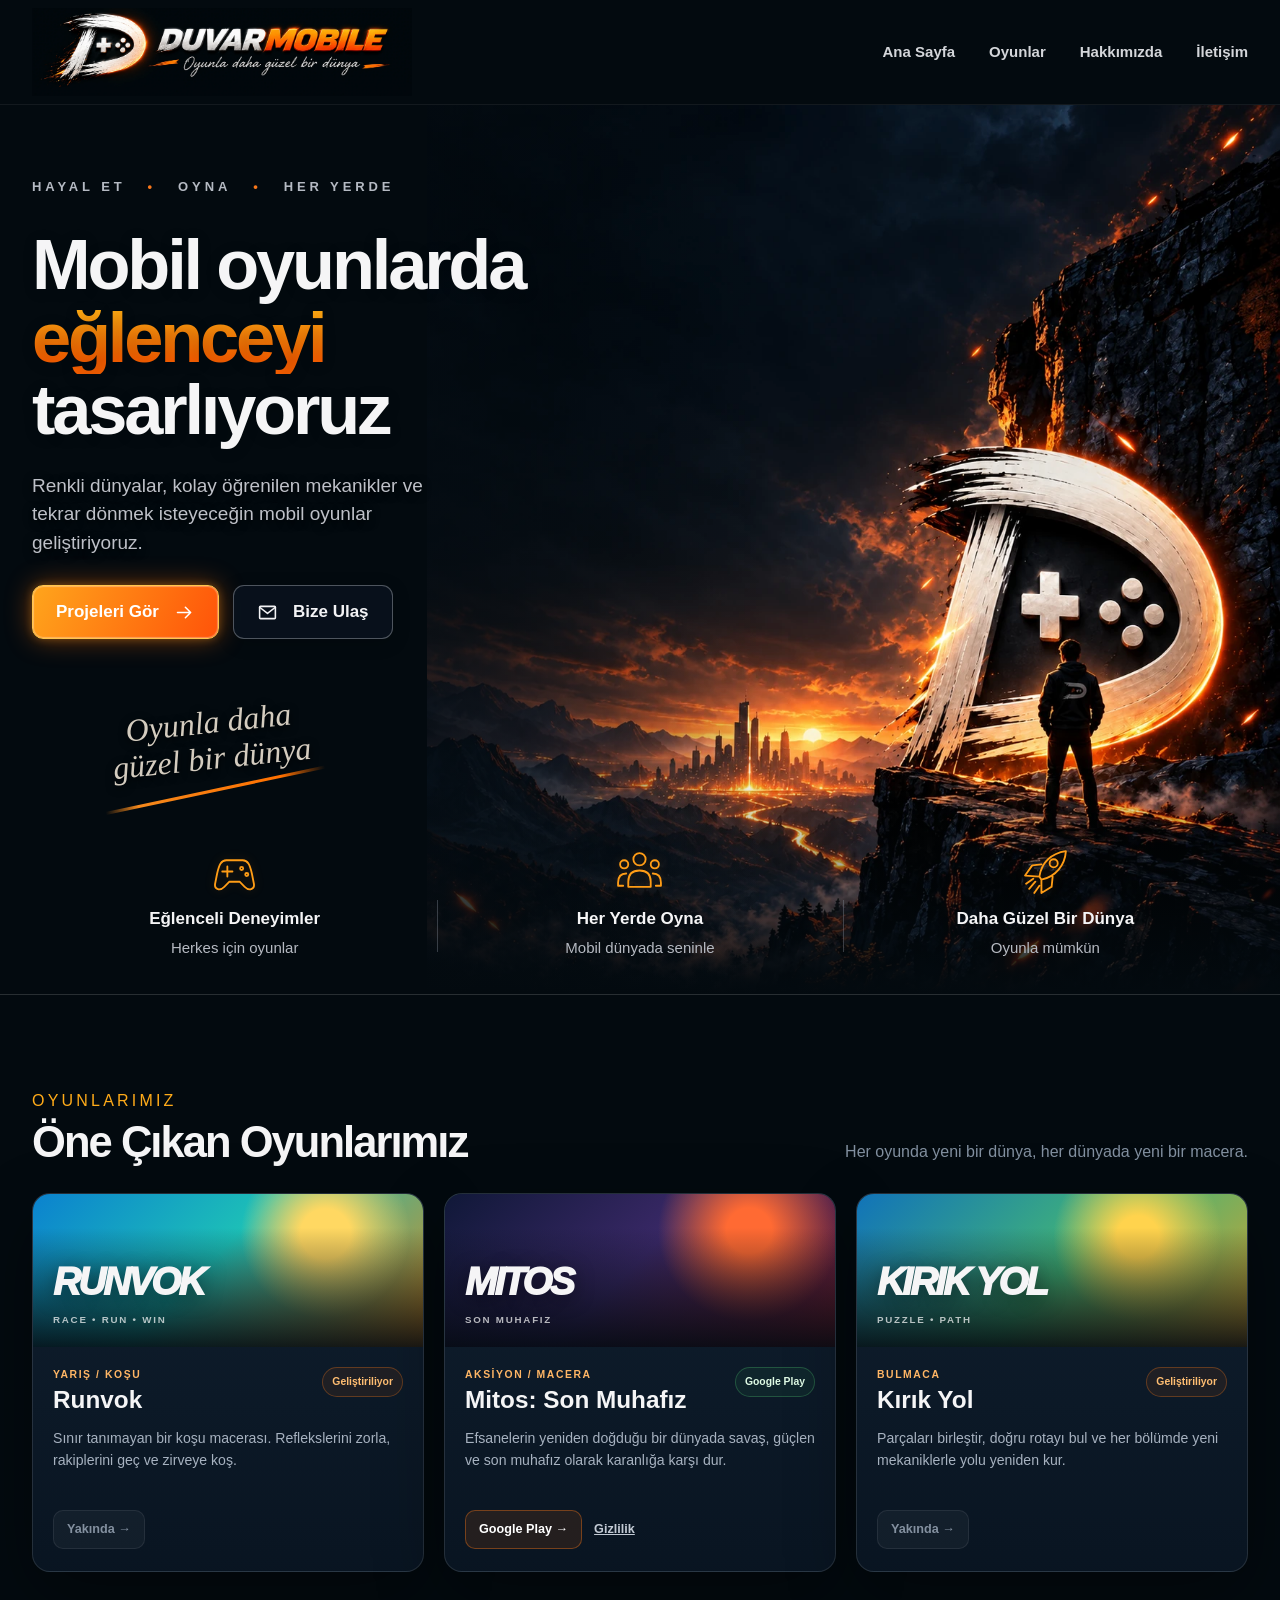
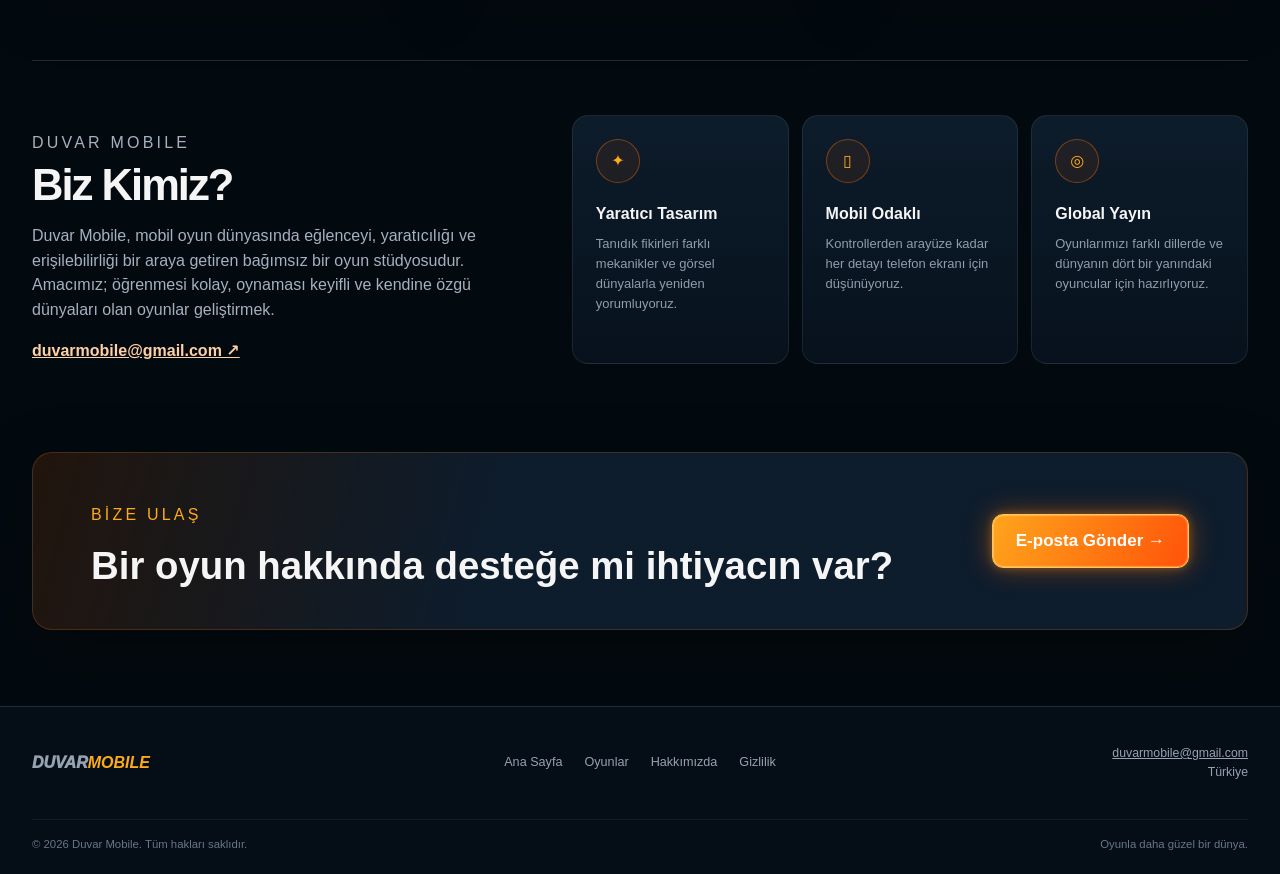
==== commit def63ff5: "Match Duvar Mobile homepage to approved cinematic mobile reference" ====
--- a/index.html
+++ b/index.html
@@ -3,27 +3,45 @@
 <head>
 <meta charset="utf-8">
 <meta name="viewport" content="width=device-width,initial-scale=1">
-<meta name="theme-color" content="#07111d">
+<meta name="theme-color" content="#030a0f">
 <meta name="description" content="Duvar Mobile, mobil için renkli, erişilebilir ve akılda kalan oyunlar geliştiren bağımsız bir oyun stüdyosudur.">
 <title>Duvar Mobile — Mobil Oyun Stüdyosu</title>
 <link rel="canonical" href="https://duvarmobile.com/">
-<style>
-:root{--bg:#07111d;--bg2:#0a1826;--panel:#0d1b2b;--line:rgba(255,255,255,.1);--text:#f7f9fc;--muted:#9aa8b8;--orange:#ff6500;--amber:#ffa20e;--shadow:0 24px 70px rgba(0,0,0,.36);font-family:Inter,ui-sans-serif,system-ui,-apple-system,BlinkMacSystemFont,"Segoe UI",sans-serif;color:var(--text);background:var(--bg)}
-*{box-sizing:border-box}html{scroll-behavior:smooth}body{margin:0;min-width:320px;background:radial-gradient(circle at 7% 13%,rgba(255,96,0,.09),transparent 24rem),radial-gradient(circle at 92% 18%,rgba(255,164,0,.07),transparent 28rem),linear-gradient(180deg,#07111d,#091827 55%,#07111d);color:var(--text);line-height:1.55;overflow-x:hidden}a{color:inherit}.shell{width:min(1360px,calc(100% - 42px));margin:auto}
-.topbar{position:sticky;top:0;z-index:50;background:rgba(5,14,24,.88);border-bottom:1px solid var(--line);backdrop-filter:blur(18px)}.navrow{min-height:72px;display:grid;grid-template-columns:auto 1fr auto;align-items:center;gap:32px}.brand{display:flex;align-items:center;gap:10px;text-decoration:none;font-weight:950;font-style:italic;letter-spacing:-.05em;font-size:1.28rem}.brand svg{width:56px;height:44px;filter:drop-shadow(0 0 11px rgba(255,255,255,.08))}.brand b{color:var(--amber)}.desktop-nav{display:flex;justify-content:center;gap:clamp(20px,3vw,42px)}.desktop-nav a{position:relative;padding:25px 0 21px;color:#d9e0e8;font-size:.89rem;font-weight:760;text-decoration:none}.desktop-nav a:after{content:"";position:absolute;left:50%;right:50%;bottom:14px;height:2px;background:linear-gradient(90deg,var(--amber),var(--orange));transition:.2s}.desktop-nav a:hover:after{left:0;right:0}.navcta,.btn-primary{display:inline-flex;align-items:center;justify-content:center;gap:10px;min-height:46px;padding:0 20px;color:white;background:linear-gradient(135deg,var(--amber),#ff4f13);border:1px solid rgba(255,193,95,.5);border-radius:13px;text-decoration:none;font-weight:850;box-shadow:0 12px 30px rgba(255,91,0,.22);transition:.2s}.navcta:hover,.btn-primary:hover{transform:translateY(-2px);box-shadow:0 16px 36px rgba(255,91,0,.3)}.mobile-menu{display:none}
-.hero{border-bottom:1px solid var(--line);overflow:hidden}.hero-grid{display:grid;grid-template-columns:minmax(0,.9fr) minmax(480px,1.1fr);grid-template-areas:"top art" "bottom art";column-gap:38px;align-items:center;min-height:610px}.hero-top{grid-area:top;align-self:end;padding-top:70px}.hero-bottom{grid-area:bottom;align-self:start;padding-bottom:66px}.hero-art{grid-area:art;align-self:stretch;display:flex;align-items:center;justify-content:center;position:relative;min-height:610px}.kicker,.section-kicker{margin:0 0 14px;color:#c3ced9;font-size:.7rem;font-weight:900;letter-spacing:.27em}.kicker span{color:var(--orange)}h1{max-width:690px;margin:0;font-size:clamp(3rem,5vw,5.55rem);line-height:.95;letter-spacing:-.06em}h1 em{display:block;margin-top:.08em;color:transparent;background:linear-gradient(95deg,#ffad18,#ff5c00 72%);background-clip:text;-webkit-background-clip:text;font-style:normal}.lead{max-width:640px;margin:22px 0 0;color:#aeb9c6;font-size:clamp(1rem,1.35vw,1.16rem);line-height:1.72}.actions{display:flex;flex-wrap:wrap;gap:12px;margin-top:28px}.btn-secondary{display:inline-flex;align-items:center;justify-content:center;gap:9px;min-height:50px;padding:0 21px;border:1px solid rgba(255,255,255,.25);border-radius:13px;background:rgba(8,20,32,.56);text-decoration:none;font-weight:820}.btn-secondary:hover{border-color:rgba(255,137,43,.65);background:rgba(255,104,0,.07)}.proof{display:grid;grid-template-columns:repeat(3,1fr);gap:12px;max-width:690px;margin-top:35px}.proof div{display:grid;grid-template-columns:36px 1fr;gap:9px;align-items:center}.ico{grid-row:1/span 2;width:34px;height:34px;display:grid;place-items:center;border:1px solid rgba(255,116,15,.45);border-radius:50%;color:var(--amber);background:rgba(255,104,0,.07);font-weight:900}.proof strong{font-size:.8rem}.proof small{color:#7f8d9e;font-size:.68rem}
-.hero-card{width:min(660px,100%);aspect-ratio:1.18/1;border:1px solid rgba(255,255,255,.12);border-radius:30px;overflow:hidden;background:#0b1c2a;box-shadow:0 32px 80px rgba(0,0,0,.42),0 0 70px rgba(255,112,0,.08);transform:rotate(1deg)}.hero-card svg{width:100%;height:100%;display:block}.hero-glow{position:absolute;width:72%;height:60%;right:5%;bottom:7%;background:radial-gradient(circle,rgba(255,110,0,.18),transparent 66%);filter:blur(18px);z-index:-1}
-.section{padding:78px 0}.section-head{display:flex;justify-content:space-between;align-items:end;gap:30px;margin-bottom:28px}.section-kicker{color:var(--amber);letter-spacing:.2em;margin-bottom:8px}.section h2,.about h2{margin:0;font-size:clamp(2rem,3.4vw,3.1rem);line-height:1;letter-spacing:-.045em}.section-head>p{max-width:450px;margin:0;color:#8290a0}.games{display:grid;grid-template-columns:repeat(3,minmax(0,1fr));gap:20px}.game{overflow:hidden;background:linear-gradient(180deg,rgba(16,31,47,.98),rgba(9,21,34,.98));border:1px solid rgba(255,255,255,.11);border-radius:18px;box-shadow:var(--shadow);transition:.25s}.game:hover{transform:translateY(-5px);border-color:rgba(255,129,31,.4)}.game-art{aspect-ratio:2.55/1;position:relative;display:flex;flex-direction:column;justify-content:end;padding:20px;overflow:hidden}.game-art:after{content:"";position:absolute;inset:0;background:linear-gradient(180deg,transparent 22%,rgba(4,10,17,.9));z-index:0}.game-art span,.game-art small{position:relative;z-index:1}.game-art span{font-size:clamp(1.75rem,3vw,2.8rem);font-weight:1000;font-style:italic;letter-spacing:-.07em;text-shadow:0 4px 20px rgba(0,0,0,.45)}.game-art small{color:rgba(255,255,255,.7);font-size:.61rem;font-weight:900;letter-spacing:.18em}.runvok{background:radial-gradient(circle at 75% 26%,#ffd862 0 8%,transparent 27%),linear-gradient(135deg,#0b82cf,#1dbfb7 45%,#dd8a1a)}.mitos{background:radial-gradient(circle at 78% 24%,#ff6a33 0 7%,transparent 28%),linear-gradient(135deg,#101838,#392866 48%,#7a1d2a)}.kirik{background:radial-gradient(circle at 72% 28%,#ffd34d 0 7%,transparent 28%),linear-gradient(135deg,#1173b9,#43b576 52%,#dda12b)}.game-body{padding:20px 20px 22px}.title-row{display:flex;justify-content:space-between;gap:14px;align-items:start}.genre{margin:0 0 4px;color:#ffb665;font-size:.65rem;font-weight:900;letter-spacing:.15em}.game h3{margin:0;font-size:1.52rem;line-height:1.1}.chip{flex:0 0 auto;padding:6px 9px;color:#ffbe72;background:rgba(255,108,0,.08);border:1px solid rgba(255,122,24,.3);border-radius:999px;font-size:.65rem;font-weight:850}.chip.live{color:#dffbe5;border-color:rgba(82,207,117,.28);background:rgba(65,196,103,.07)}.game-body>p{color:#a7b2c0;font-size:.88rem;min-height:68px}.game-actions{display:flex;align-items:center;gap:12px}.card-btn{display:inline-flex;align-items:center;gap:8px;padding:9px 13px;border-radius:10px;color:white;background:rgba(255,106,0,.11);border:1px solid rgba(255,121,24,.38);font-size:.79rem;font-weight:850;text-decoration:none}.card-btn.disabled{color:#8491a0;background:rgba(255,255,255,.04);border-color:rgba(255,255,255,.08)}.textlink{font-size:.79rem;color:#c2cad4;font-weight:750}
-.about{padding:10px 0 88px}.about-grid{border-top:1px solid var(--line);padding-top:54px;display:grid;grid-template-columns:.82fr 1.18fr;gap:70px}.about-copy p{color:#a5b1bf}.mail{color:#ffd0a5;font-weight:850}.features{display:grid;grid-template-columns:repeat(3,1fr);gap:13px}.feature{padding:23px;border:1px solid rgba(255,255,255,.08);border-radius:16px;background:linear-gradient(180deg,rgba(15,31,47,.88),rgba(9,21,34,.72))}.feature i{width:44px;height:44px;display:grid;place-items:center;border-radius:50%;border:1px solid rgba(255,112,0,.4);color:var(--amber);font-style:normal;background:rgba(255,104,0,.08);margin-bottom:19px}.feature h3{font-size:1rem;margin:0 0 7px}.feature p{font-size:.81rem;margin:0;color:#909dac}.contact{padding:0 0 76px}.contact-inner{display:flex;align-items:center;justify-content:space-between;gap:28px;padding:34px clamp(24px,5vw,58px);border:1px solid rgba(255,131,31,.2);border-radius:20px;background:linear-gradient(105deg,rgba(255,104,0,.12),rgba(14,29,45,.98) 38%);box-shadow:var(--shadow)}.contact h2{margin:0;font-size:clamp(1.6rem,3vw,2.45rem)}footer{background:#050d16;border-top:1px solid var(--line);color:#95a2b1}.footer-grid{min-height:112px;display:grid;grid-template-columns:1fr auto 1fr;gap:28px;align-items:center}.footer-brand{font-weight:950;font-style:italic}.footer-brand b{color:var(--amber)}.footer-nav{display:flex;gap:22px}.footer-nav a{font-size:.79rem;text-decoration:none}.footer-contact{text-align:right;font-size:.77rem}.copyright{border-top:1px solid rgba(255,255,255,.06);padding:16px 0 20px;font-size:.71rem;color:#687687;display:flex;justify-content:space-between}
-@media(max-width:1050px){.navrow{grid-template-columns:auto 1fr}.navcta{display:none}.hero-grid{grid-template-columns:1fr;grid-template-areas:"top" "art" "bottom";min-height:auto}.hero-top{padding-top:62px}.hero-art{min-height:420px}.hero-bottom{padding-bottom:58px}.about-grid{grid-template-columns:1fr}.proof{max-width:none}}
-@media(max-width:760px){.shell{width:calc(100% - 30px)}.topbar{position:sticky}.navrow{min-height:64px;display:flex;justify-content:space-between;gap:12px}.brand{font-size:1.03rem;gap:7px}.brand svg{width:43px;height:34px}.desktop-nav,.navcta{display:none}.mobile-menu{display:block;position:relative}.mobile-menu summary{list-style:none;width:42px;height:42px;display:grid;place-items:center;border:1px solid rgba(255,255,255,.16);border-radius:11px;background:rgba(255,255,255,.04);font-size:1.25rem;cursor:pointer}.mobile-menu summary::-webkit-details-marker{display:none}.mobile-menu nav{position:absolute;right:0;top:50px;min-width:190px;padding:8px;background:#0a1724;border:1px solid rgba(255,255,255,.12);border-radius:14px;box-shadow:0 20px 50px rgba(0,0,0,.5)}.mobile-menu nav a{display:block;padding:11px 12px;border-radius:9px;color:#e4e9ef;text-decoration:none;font-size:.88rem;font-weight:760}.mobile-menu nav a:hover{background:rgba(255,108,0,.1);color:#ffb15f}.hero-grid{display:grid;grid-template-areas:"top" "art" "bottom";grid-template-columns:1fr;gap:0}.hero-top{padding:46px 0 18px}.kicker{font-size:.61rem;letter-spacing:.23em;margin-bottom:11px}h1{font-size:clamp(2.65rem,12vw,3.85rem);line-height:.96;letter-spacing:-.058em}.hero-art{min-height:0;padding:0 0 22px}.hero-card{width:100%;aspect-ratio:1.48/1;border-radius:22px;transform:none;box-shadow:0 22px 55px rgba(0,0,0,.38),0 0 45px rgba(255,112,0,.08)}.hero-bottom{padding:0 0 48px}.lead{margin-top:0;font-size:1rem;line-height:1.65}.actions{margin-top:22px;gap:10px}.btn-primary,.btn-secondary{min-height:46px;padding:0 17px;border-radius:12px;font-size:.91rem}.proof{grid-template-columns:repeat(3,1fr);gap:8px;margin-top:27px}.proof div{display:block;text-align:center;padding:10px 4px;border:1px solid rgba(255,255,255,.06);border-radius:12px;background:rgba(255,255,255,.025)}.ico{margin:0 auto 7px;width:31px;height:31px}.proof strong{display:block;font-size:.69rem;line-height:1.2}.proof small{display:none}.section{padding:58px 0}.section-head{display:block;margin-bottom:22px}.section-head>p{margin-top:9px;font-size:.88rem}.games{grid-template-columns:1fr;gap:16px}.game-body>p{min-height:auto}.about{padding-bottom:64px}.about-grid{gap:28px;padding-top:42px}.features{grid-template-columns:1fr}.contact{padding-bottom:58px}.contact-inner{align-items:flex-start;flex-direction:column;padding:27px 22px}.footer-grid{grid-template-columns:1fr;text-align:center;padding:24px 0}.footer-nav{justify-content:center;flex-wrap:wrap}.footer-contact{text-align:center}.copyright{flex-direction:column;align-items:center;gap:4px}}
-@media(prefers-reduced-motion:reduce){html{scroll-behavior:auto}*{transition:none!important}}
-</style>
+<link rel="preload" href="/assets/duvarmobile-world.webp" as="image" fetchpriority="high">
+<link rel="stylesheet" href="/homepage.css?v=20260908">
+<script src="/assets/navigation.js" defer></script>
 </head>
 <body>
-<header class="topbar"><div class="shell navrow"><a class="brand" href="/" aria-label="Duvar Mobile ana sayfa"><svg viewBox="0 0 120 90" aria-hidden="true"><path fill="#fff" d="M17 9h50c30 0 47 13 47 36S97 81 67 81H13l14-17h38c17 0 27-7 27-19S82 26 65 26H38z"/><path fill="#07111d" d="M47 33h20c10 0 16 4 16 12s-6 12-16 12H40z"/><rect x="51" y="42" width="13" height="4" rx="2" fill="#ffa20e"/><rect x="55.5" y="37.5" width="4" height="13" rx="2" fill="#ffa20e"/><circle cx="72" cy="40" r="3.3" fill="#ffa20e"/><circle cx="78" cy="48" r="3.3" fill="#ffa20e"/><path d="M15 16L5 21M18 72L4 77M102 20l12-6" stroke="#fff" stroke-width="5" stroke-linecap="round" opacity=".9"/></svg><span>DUVAR<b>MOBILE</b></span></a><nav class="desktop-nav" aria-label="Ana menü"><a href="#top">Ana Sayfa</a><a href="#games">Oyunlar</a><a href="#about">Hakkımızda</a><a href="mailto:duvarmobile@gmail.com">İletişim</a></nav><a class="navcta" href="#games">Oyunları İncele <span>→</span></a><details class="mobile-menu"><summary aria-label="Menüyü aç">☰</summary><nav><a href="#top">Ana Sayfa</a><a href="#games">Oyunlar</a><a href="#about">Hakkımızda</a><a href="mailto:duvarmobile@gmail.com">İletişim</a><a href="/privacy/">Gizlilik</a></nav></details></div></header>
+<a class="skip-link" href="#top">İçeriğe geç</a>
+<header class="topbar">
+  <div class="shell navrow">
+    <a class="brand" href="/" aria-label="Duvar Mobile ana sayfa"><img src="/assets/duvarmobile-logo.webp" width="768" height="180" alt="DUVARMOBILE — Oyunla daha güzel bir dünya" fetchpriority="high"></a>
+    <nav class="desktop-nav" aria-label="Ana menü"><a href="#top">Ana Sayfa</a><a href="#games">Oyunlar</a><a href="#about">Hakkımızda</a><a href="mailto:duvarmobile@gmail.com">İletişim</a></nav>
+    <details class="mobile-menu">
+      <summary aria-label="Ana menü"><span></span><span></span><span></span></summary>
+      <nav aria-label="Mobil menü"><a href="#top">Ana Sayfa</a><a href="#games">Oyunlar</a><a href="#about">Hakkımızda</a><a href="mailto:duvarmobile@gmail.com">İletişim</a><a href="/privacy/">Gizlilik</a></nav>
+    </details>
+  </div>
+</header>
 <main id="top">
-<section class="hero"><div class="shell hero-grid"><div class="hero-top"><p class="kicker">HAYAL ET <span>•</span> OYNA <span>•</span> HER YERDE</p><h1>Mobil oyunlarda <em>eğlenceyi tasarlıyoruz</em></h1></div><div class="hero-art"><div class="hero-glow"></div><div class="hero-card" aria-label="Duvar Mobile oyun dünyalarını temsil eden illüstrasyon"><svg viewBox="0 0 700 590" role="img" aria-label="Koşu, macera ve bulmaca oyunlarından oluşan renkli mobil oyun dünyası"><defs><linearGradient id="sky" x1="0" y1="0" x2="1" y2="1"><stop stop-color="#123d66"/><stop offset=".45" stop-color="#225477"/><stop offset="1" stop-color="#29182e"/></linearGradient><linearGradient id="road" x1="0" y1="0" x2="0" y2="1"><stop stop-color="#75452b"/><stop offset="1" stop-color="#171e29"/></linearGradient><linearGradient id="shirt" x1="0" y1="0" x2="1" y2="1"><stop stop-color="#ff7a24"/><stop offset="1" stop-color="#c92c19"/></linearGradient><filter id="glow"><feGaussianBlur stdDeviation="9" result="b"/><feMerge><feMergeNode in="b"/><feMergeNode in="SourceGraphic"/></feMerge></filter></defs><rect width="700" height="590" rx="30" fill="url(#sky)"/><circle cx="555" cy="122" r="80" fill="#ffad1f" opacity=".24" filter="url(#glow)"/><path d="M0 410L180 300 280 370 390 250 505 350 700 215V590H0Z" fill="#102030" opacity=".95"/><path d="M275 590L365 300 445 590Z" fill="url(#road)"/><path d="M330 590L370 330M395 590L385 330" stroke="#ffc74d" stroke-width="6" stroke-dasharray="30 24" opacity=".9"/><g opacity=".88"><rect x="455" y="150" width="35" height="110" rx="5" fill="#172334"/><rect x="500" y="120" width="42" height="140" rx="5" fill="#172334"/><rect x="550" y="162" width="32" height="98" rx="5" fill="#172334"/><path d="M450 150l22-30 22 30M494 120l27-38 27 38M545 162l21-28 21 28" fill="#172334"/></g><g filter="url(#glow)"><circle cx="260" cy="250" r="27" fill="#ec8500" stroke="#ffc52d" stroke-width="8"/><path d="M260 236v28M246 250h28" stroke="#fff1a6" stroke-width="5" stroke-linecap="round"/><circle cx="440" cy="338" r="22" fill="#ec8500" stroke="#ffc52d" stroke-width="7"/><path d="M440 327v22M429 338h22" stroke="#fff1a6" stroke-width="4" stroke-linecap="round"/></g><g transform="translate(405 360) rotate(7)"><rect width="82" height="82" rx="15" fill="#187ddf"/><path d="M41 21v40M21 41h40" stroke="#8bd8ff" stroke-width="10" stroke-linecap="round"/></g><g transform="translate(505 404) rotate(-5)"><rect width="78" height="78" rx="15" fill="#22a957"/><path d="M39 20v38M20 39h38" stroke="#8cf0a9" stroke-width="10" stroke-linecap="round"/></g><g transform="translate(575 330) rotate(5)"><rect width="74" height="74" rx="14" fill="#f08c13"/><path d="M37 19v36M19 37h36" stroke="#ffd466" stroke-width="10" stroke-linecap="round"/></g><g transform="translate(135 180) rotate(-8)"><ellipse cx="93" cy="65" rx="48" ry="50" fill="#f19a61"/><path d="M52 58c8-43 64-62 94-17-20-14-26-15-52-13 23 5 33 15 41 29-21-12-51-14-83 1Z" fill="#382318"/><circle cx="79" cy="68" r="5" fill="#261d1b"/><circle cx="111" cy="68" r="5" fill="#261d1b"/><path d="M86 85q12 9 24 0" stroke="#7e3e2d" stroke-width="4" fill="none" stroke-linecap="round"/><path d="M55 118q40-25 82 2l-8 105H66Z" fill="url(#shirt)"/><path d="M68 126L25 184M128 127l45 37" stroke="#f19a61" stroke-width="22" stroke-linecap="round"/><path d="M75 218l-34 86M120 218l45 79" stroke="#243c56" stroke-width="26" stroke-linecap="round"/><path d="M35 302l-25 11M166 296l28 4" stroke="#f6efe7" stroke-width="14" stroke-linecap="round"/></g><g transform="translate(485 48)"><path d="M0 0h112v82H0z" fill="#101b2b" opacity=".7" rx="18"/><path d="M18 15h44c25 0 37 10 37 26S87 67 62 67H15l12-15h33c13 0 21-4 21-11S73 30 60 30H37Z" fill="#fff"/><rect x="42" y="38" width="14" height="4" rx="2" fill="#ff9d10"/><rect x="47" y="33" width="4" height="14" rx="2" fill="#ff9d10"/><circle cx="65" cy="36" r="3" fill="#ff9d10"/><circle cx="71" cy="44" r="3" fill="#ff9d10"/></g></svg></div></div><div class="hero-bottom"><p class="lead">Renkli dünyalar, kolay öğrenilen mekanikler ve tekrar dönmek isteyeceğin mobil oyunlar geliştiriyoruz.</p><div class="actions"><a class="btn-primary" href="#games">Projeleri Gör <span>→</span></a><a class="btn-secondary" href="mailto:duvarmobile@gmail.com">✉ Bize Ulaş</a></div><div class="proof"><div><span class="ico">◎</span><strong>Mobil Odaklı</strong><small>Telefon için tasarlanır</small></div><div><span class="ico">✦</span><strong>Renkli Dünyalar</strong><small>Kendine özgü deneyimler</small></div><div><span class="ico">◉</span><strong>Global Yayın</strong><small>Dünya çapında oyuncular</small></div></div></div></div></section>
+<section class="hero" aria-labelledby="hero-title">
+  <div class="hero-scene" aria-hidden="true"></div>
+  <div class="shell hero-content">
+    <p class="kicker">HAYAL ET <span>•</span> OYNA <span>•</span> HER YERDE</p>
+    <h1 id="hero-title"><span>Mobil oyunlarda</span><em>eğlenceyi</em><span>tasarlıyoruz</span></h1>
+    <p class="lead">Renkli dünyalar, kolay öğrenilen mekanikler ve tekrar dönmek isteyeceğin mobil oyunlar geliştiriyoruz.</p>
+    <div class="actions">
+      <a class="btn-primary" href="#games">Projeleri Gör <svg viewBox="0 0 24 24" aria-hidden="true"><path d="M4 12h15m-6-6 6 6-6 6"/></svg></a>
+      <a class="btn-secondary" href="mailto:duvarmobile@gmail.com"><svg viewBox="0 0 24 24" aria-hidden="true"><rect x="3" y="5" width="18" height="14" rx="1"/><path d="m3 6 9 7 9-7"/></svg>Bize Ulaş</a>
+    </div>
+    <p class="world-tagline">Oyunla daha<br>güzel bir dünya<span aria-hidden="true"></span></p>
+  </div>
+  <div class="shell proof" aria-label="Duvar Mobile dünyası">
+    <div><svg viewBox="0 0 48 48" aria-hidden="true"><path d="M16 13h16c5 0 7 4 9 13l2 10c1 6-5 7-9 3l-5-5H19l-5 5c-4 4-10 3-9-3l2-10c2-9 4-13 9-13Z"/><path d="M17 19v10m-5-5h10"/><circle cx="31" cy="21" r="1.5"/><circle cx="36" cy="27" r="1.5"/></svg><strong>Eğlenceli Deneyimler</strong><small>Herkes için oyunlar</small></div>
+    <div><svg viewBox="0 0 48 48" aria-hidden="true"><circle cx="24" cy="12" r="6"/><circle cx="9" cy="17" r="4"/><circle cx="39" cy="17" r="4"/><path d="M13 39v-5c0-7 4-11 11-11s11 4 11 11v5H13ZM11 26c-5 0-8 3-8 9v3h5m29-12c5 0 8 3 8 9v3h-5"/></svg><strong>Her Yerde Oyna</strong><small>Mobil dünyada seninle</small></div>
+    <div><svg viewBox="0 0 48 48" aria-hidden="true"><path d="M18 29C20 15 30 6 44 4c-1 14-10 25-24 28l-2-3ZM20 17l-9 1-7 10 14 1m13 0-1 10-10 6V32M14 34l-6 7m4-10-7 5m13 2-5 7"/><circle cx="32" cy="16" r="4"/></svg><strong>Daha Güzel Bir Dünya</strong><small>Oyunla mümkün</small></div>
+  </div>
+</section>
 <section class="section" id="games"><div class="shell"><div class="section-head"><div><p class="section-kicker">OYUNLARIMIZ</p><h2>Öne Çıkan Oyunlarımız</h2></div><p>Her oyunda yeni bir dünya, her dünyada yeni bir macera.</p></div><div class="games"><article class="game"><div class="game-art runvok"><span>RUNVOK</span><small>RACE • RUN • WIN</small></div><div class="game-body"><div class="title-row"><div><p class="genre">YARIŞ / KOŞU</p><h3>Runvok</h3></div><span class="chip">Geliştiriliyor</span></div><p>Sınır tanımayan bir koşu macerası. Reflekslerini zorla, rakiplerini geç ve zirveye koş.</p><span class="card-btn disabled">Yakında →</span></div></article><article class="game"><div class="game-art mitos"><span>MITOS</span><small>SON MUHAFIZ</small></div><div class="game-body"><div class="title-row"><div><p class="genre">AKSİYON / MACERA</p><h3>Mitos: Son Muhafız</h3></div><span class="chip live">Google Play</span></div><p>Efsanelerin yeniden doğduğu bir dünyada savaş, güçlen ve son muhafız olarak karanlığa karşı dur.</p><div class="game-actions"><a class="card-btn" href="https://play.google.com/store/apps/details?id=com.mitosgames.lastguard">Google Play →</a><a class="textlink" href="/privacy/mitos-last-guard/">Gizlilik</a></div></div></article><article class="game"><div class="game-art kirik"><span>KIRIK YOL</span><small>PUZZLE • PATH</small></div><div class="game-body"><div class="title-row"><div><p class="genre">BULMACA</p><h3>Kırık Yol</h3></div><span class="chip">Geliştiriliyor</span></div><p>Parçaları birleştir, doğru rotayı bul ve her bölümde yeni mekaniklerle yolu yeniden kur.</p><span class="card-btn disabled">Yakında →</span></div></article></div></div></section>
 <section class="about" id="about"><div class="shell about-grid"><div class="about-copy"><p class="section-kicker">DUVAR MOBILE</p><h2>Biz Kimiz?</h2><p>Duvar Mobile, mobil oyun dünyasında eğlenceyi, yaratıcılığı ve erişilebilirliği bir araya getiren bağımsız bir oyun stüdyosudur. Amacımız; öğrenmesi kolay, oynaması keyifli ve kendine özgü dünyaları olan oyunlar geliştirmek.</p><a class="mail" href="mailto:duvarmobile@gmail.com">duvarmobile@gmail.com ↗</a></div><div class="features"><article class="feature"><i>✦</i><h3>Yaratıcı Tasarım</h3><p>Tanıdık fikirleri farklı mekanikler ve görsel dünyalarla yeniden yorumluyoruz.</p></article><article class="feature"><i>▯</i><h3>Mobil Odaklı</h3><p>Kontrollerden arayüze kadar her detayı telefon ekranı için düşünüyoruz.</p></article><article class="feature"><i>◎</i><h3>Global Yayın</h3><p>Oyunlarımızı farklı dillerde ve dünyanın dört bir yanındaki oyuncular için hazırlıyoruz.</p></article></div></div></section>
 <section class="contact"><div class="shell contact-inner"><div><p class="section-kicker">BİZE ULAŞ</p><h2>Bir oyun hakkında desteğe mi ihtiyacın var?</h2></div><a class="btn-primary" href="mailto:duvarmobile@gmail.com">E-posta Gönder →</a></div></section>
--- a/homepage.css
+++ b/homepage.css
@@ -0,0 +1,16 @@
+/* Duvar Mobile: reference-led cinematic homepage. */
+:root{--bg:#030a0f;--bg2:#091119;--panel:#101921;--line:#ffffff20;--text:#f5f5f6;--muted:#b3b7bf;--orange:#ff6500;--amber:#ffab19;--shadow:0 24px 70px #0005;font-family:Arial,Helvetica,system-ui,sans-serif;color:var(--text);background:var(--bg);color-scheme:dark}
+*{box-sizing:border-box}html{scroll-behavior:smooth;scroll-padding-top:100px}body{margin:0;background:var(--bg);color:var(--text);line-height:1.55}a{color:inherit}svg{fill:none;stroke:currentColor;stroke-width:1.8;stroke-linecap:round;stroke-linejoin:round}button,a,summary{-webkit-tap-highlight-color:transparent}a:focus-visible,summary:focus-visible{outline:3px solid #ffad25;outline-offset:5px}.shell{width:min(1320px,calc(100% - 64px));margin-inline:auto}.skip-link{position:absolute;z-index:100;top:12px;left:16px;transform:translateY(-180%);padding:10px 18px;background:#ff8400;color:#07111d;font-weight:700}.skip-link:focus{transform:none}
+.topbar{position:relative;z-index:50;background:#030a0f;border-bottom:1px solid #ffffff10}.navrow{min-height:104px;display:flex;align-items:center;justify-content:space-between;gap:28px}.brand{display:block;width:380px;max-width:65%;text-decoration:none;line-height:0}.brand img{display:block;width:100%;height:auto;aspect-ratio:4.27/1;object-fit:cover}.desktop-nav{display:flex;gap:34px}.desktop-nav a{padding:15px 0;text-decoration:none;font-size:15px;font-weight:700;color:#d4d6da}.desktop-nav a:hover{color:var(--amber)}.mobile-menu{display:none}
+.hero{position:relative;isolation:isolate;overflow:hidden;border-bottom:1px solid #ffffff25;min-height:860px;background:#030a0f;display:flex;flex-direction:column}.hero-scene{position:absolute;inset:0;z-index:-2;background-image:url('/assets/duvarmobile-world.webp');background-size:auto 108%;background-position:right 35%;background-repeat:no-repeat}.hero:before{content:"";position:absolute;inset:0;z-index:-1;background:linear-gradient(90deg,#030a0f 0%,#030a0fe8 19%,#030a0f90 38%,transparent 60%),linear-gradient(0deg,#030a0f 0%,#030a0f70 12%,transparent 24%)}.hero-content{padding-top:72px}.kicker{display:flex;align-items:center;gap:22px;margin:0 0 32px;font-size:13px;letter-spacing:.3em;font-weight:700;color:#b5bac3}.kicker span{color:#f8771a}h1{margin:0;max-width:830px;font-size:clamp(54px,5.5vw,78px);font-weight:900;line-height:1.03;letter-spacing:-.045em;text-shadow:0 2px 14px #0003}h1 span,h1 em{display:block}h1 em{font-style:normal;color:#ff8300;background:linear-gradient(180deg,#ffae13 8%,#ff6200 80%);background-clip:text;-webkit-background-clip:text;-webkit-text-fill-color:transparent}.lead{max-width:405px;margin:25px 0 0;color:#bec1c8;font-size:19px;line-height:1.5;text-shadow:0 2px 10px #000}.actions{display:flex;flex-wrap:wrap;gap:14px;margin-top:28px}.btn-primary,.btn-secondary{display:inline-flex;align-items:center;justify-content:center;gap:15px;min-height:54px;padding:0 23px;border-radius:11px;font-size:17px;font-weight:700;text-decoration:none;transition:background .18s,box-shadow .18s,transform .18s}.btn-primary svg,.btn-secondary svg{width:21px;height:21px;flex-shrink:0}.btn-primary{color:#fff;background:linear-gradient(115deg,#ffa51c,#ff5309);border:1px solid #ffc64c;box-shadow:0 0 8px #ffac2650,0 0 27px #ff690072,inset 0 0 1px 1px #ffffff50}.btn-primary:hover{box-shadow:0 0 32px #ff6900a0;transform:translateY(-2px)}.btn-secondary{background:#09121de8;border:1px solid #858b9490;color:#f3f3f5;box-shadow:0 4px 18px #0003}.btn-secondary:hover{background:#18202a;border-color:#f7a551}.world-tagline{position:relative;width:350px;margin:65px 0 0 4px;text-align:center;font:italic 32px/1.13 "URW Chancery L","Brush Script MT","Segoe Script",Georgia,cursive;color:#d4ccbf;transform:rotate(-6deg);text-shadow:0 2px 8px #000}.world-tagline span{display:block;width:64%;height:3px;margin:13px auto 0;background:linear-gradient(90deg,transparent,#f5891c 15%,#ff7000 80%,transparent);transform:rotate(-6deg)}.proof{display:grid;grid-template-columns:repeat(3,minmax(0,1fr));gap:0;margin-top:auto;padding-top:54px;padding-bottom:36px}.proof>div{position:relative;display:flex;flex-direction:column;align-items:center;text-align:center;padding:0 15px}.proof>div+div:before{content:"";position:absolute;left:0;bottom:6px;height:52px;width:1px;background:#89919e60}.proof svg{width:49px;height:49px;margin-bottom:12px;stroke:#ff9d16;filter:drop-shadow(0 0 5px #ff7d0030)}.proof strong{font-size:17px;line-height:1.3}.proof small{color:#b6bac2;font-size:15px;line-height:1.4;margin-top:7px}
+.section{padding:78px 0}.section-head{display:flex;justify-content:space-between;align-items:end;gap:30px;margin-bottom:28px}.section-kicker{color:var(--amber);letter-spacing:.2em;margin-bottom:8px}.section h2,.about h2{margin:0;font-size:clamp(2rem,3.4vw,3.1rem);line-height:1;letter-spacing:-.045em}.section-head>p{max-width:450px;margin:0;color:#8290a0}.games{display:grid;grid-template-columns:repeat(3,minmax(0,1fr));gap:20px}.game{overflow:hidden;background:linear-gradient(180deg,rgba(16,31,47,.98),rgba(9,21,34,.98));border:1px solid rgba(255,255,255,.11);border-radius:18px;box-shadow:var(--shadow);transition:.25s}.game:hover{transform:translateY(-5px);border-color:rgba(255,129,31,.4)}.game-art{aspect-ratio:2.55/1;position:relative;display:flex;flex-direction:column;justify-content:end;padding:20px;overflow:hidden}.game-art:after{content:"";position:absolute;inset:0;background:linear-gradient(180deg,transparent 22%,rgba(4,10,17,.9));z-index:0}.game-art span,.game-art small{position:relative;z-index:1}.game-art span{font-size:clamp(1.75rem,3vw,2.8rem);font-weight:1000;font-style:italic;letter-spacing:-.07em;text-shadow:0 4px 20px rgba(0,0,0,.45)}.game-art small{color:rgba(255,255,255,.7);font-size:.61rem;font-weight:900;letter-spacing:.18em}.runvok{background:radial-gradient(circle at 75% 26%,#ffd862 0 8%,transparent 27%),linear-gradient(135deg,#0b82cf,#1dbfb7 45%,#dd8a1a)}.mitos{background:radial-gradient(circle at 78% 24%,#ff6a33 0 7%,transparent 28%),linear-gradient(135deg,#101838,#392866 48%,#7a1d2a)}.kirik{background:radial-gradient(circle at 72% 28%,#ffd34d 0 7%,transparent 28%),linear-gradient(135deg,#1173b9,#43b576 52%,#dda12b)}.game-body{padding:20px 20px 22px}.title-row{display:flex;justify-content:space-between;gap:14px;align-items:start}.genre{margin:0 0 4px;color:#ffb665;font-size:.65rem;font-weight:900;letter-spacing:.15em}.game h3{margin:0;font-size:1.52rem;line-height:1.1}.chip{flex:0 0 auto;padding:6px 9px;color:#ffbe72;background:rgba(255,108,0,.08);border:1px solid rgba(255,122,24,.3);border-radius:999px;font-size:.65rem;font-weight:850}.chip.live{color:#dffbe5;border-color:rgba(82,207,117,.28);background:rgba(65,196,103,.07)}.game-body>p{color:#a7b2c0;font-size:.88rem;min-height:68px}.game-actions{display:flex;align-items:center;gap:12px}.card-btn{display:inline-flex;align-items:center;gap:8px;padding:9px 13px;border-radius:10px;color:white;background:rgba(255,106,0,.11);border:1px solid rgba(255,121,24,.38);font-size:.79rem;font-weight:850;text-decoration:none}.card-btn.disabled{color:#8491a0;background:rgba(255,255,255,.04);border-color:rgba(255,255,255,.08)}.textlink{font-size:.79rem;color:#c2cad4;font-weight:750}
+.about{padding:10px 0 88px}.about-grid{border-top:1px solid var(--line);padding-top:54px;display:grid;grid-template-columns:.82fr 1.18fr;gap:70px}.about-copy p{color:#a5b1bf}.mail{color:#ffd0a5;font-weight:850}.features{display:grid;grid-template-columns:repeat(3,1fr);gap:13px}.feature{padding:23px;border:1px solid rgba(255,255,255,.08);border-radius:16px;background:linear-gradient(180deg,rgba(15,31,47,.88),rgba(9,21,34,.72))}.feature i{width:44px;height:44px;display:grid;place-items:center;border-radius:50%;border:1px solid rgba(255,112,0,.4);color:var(--amber);font-style:normal;background:rgba(255,104,0,.08);margin-bottom:19px}.feature h3{font-size:1rem;margin:0 0 7px}.feature p{font-size:.81rem;margin:0;color:#909dac}.contact{padding:0 0 76px}.contact-inner{display:flex;align-items:center;justify-content:space-between;gap:28px;padding:34px clamp(24px,5vw,58px);border:1px solid rgba(255,131,31,.2);border-radius:20px;background:linear-gradient(105deg,rgba(255,104,0,.12),rgba(14,29,45,.98) 38%);box-shadow:var(--shadow)}.contact h2{margin:0;font-size:clamp(1.6rem,3vw,2.45rem)}footer{background:#050d16;border-top:1px solid var(--line);color:#95a2b1}.footer-grid{min-height:112px;display:grid;grid-template-columns:1fr auto 1fr;gap:28px;align-items:center}.footer-brand{font-weight:950;font-style:italic}.footer-brand b{color:var(--amber)}.footer-nav{display:flex;gap:22px}.footer-nav a{font-size:.79rem;text-decoration:none}.footer-contact{text-align:right;font-size:.77rem}.copyright{border-top:1px solid rgba(255,255,255,.06);padding:16px 0 20px;font-size:.71rem;color:#687687;display:flex;justify-content:space-between}
+
+@media(max-width:1050px){.desktop-nav{gap:24px}.brand{width:320px}.navrow{min-height:90px}.hero{min-height:820px}.hero-scene{background-position:85% top;background-size:auto 100%}.hero:before{background:linear-gradient(90deg,#030a0fe0,#030a0f80 35%,transparent 70%),linear-gradient(0deg,#030a0f,transparent 24%)}.about-grid{grid-template-columns:1fr;gap:34px}}
+@media(max-width:760px){
+html{scroll-padding-top:24px}.shell{width:calc(100% - 38px)}.navrow{min-height:68px;gap:16px}.brand{width:260px;max-width:72%}.desktop-nav{display:none}.mobile-menu{display:block;position:relative}.mobile-menu summary{list-style:none;width:47px;height:47px;display:flex;flex-direction:column;align-items:center;justify-content:center;gap:5px;border:1px solid #7f85934d;border-radius:11px;background:#040b0f;cursor:pointer}.mobile-menu summary::-webkit-details-marker{display:none}.mobile-menu summary span{width:19px;height:2px;background:#ffc879;box-shadow:0 0 7px #ff761b90}.mobile-menu nav{position:absolute;right:0;top:56px;min-width:210px;padding:8px;background:#09121bf7;border:1px solid #ffffff26;border-radius:13px;box-shadow:0 18px 50px #000a}.mobile-menu nav a{display:block;padding:12px 14px;border-radius:6px;text-decoration:none;font-size:16px;font-weight:600}.mobile-menu nav a:hover{background:#ff740020;color:#ffb85f}
+.hero{min-height:0}.hero-scene{background-size:100% auto;background-position:center top}.hero:before{background:linear-gradient(0deg,#030a0f 0%,#030a0fd9 7%,#030a0f30 21%,transparent 37%)}.hero-content{padding-top:clamp(28px,7.7vw,53px);min-height:112vw}.kicker{gap:clamp(12px,3.2vw,24px);font-size:clamp(10px,1.9vw,13px);letter-spacing:.28em;margin-bottom:clamp(24px,5.8vw,40px)}h1{font-size:clamp(32px,9vw,67px);line-height:1.04;letter-spacing:-.045em;max-width:95%;text-shadow:0 2px 14px #0004}.lead{font-size:clamp(16px,2.8vw,20px);line-height:1.36;max-width:57%;margin-top:clamp(16px,4vw,26px)}.actions{gap:9px;margin-top:18px}.btn-primary,.btn-secondary{min-height:40px;padding:0 16px;font-size:clamp(14px,2.7vw,18px);border-radius:9px;gap:9px}.btn-primary svg,.btn-secondary svg{width:17px;height:17px}.world-tagline{position:absolute;top:90vw;left:5%;width:40%;margin:0;font-size:clamp(21px,4.4vw,31px)}.world-tagline span{margin-top:8px;height:2px}.proof{width:100%;padding:13px 8px 26px;margin-top:0}.proof>div{padding:0 5px}.proof svg{width:37px;height:37px;margin-bottom:8px}.proof strong{font-size:clamp(12px,2.3vw,17px);line-height:1.25}.proof small{font-size:clamp(12px,2.2vw,15px);line-height:1.35;margin-top:5px}.proof>div+div:before{height:34px;bottom:10px}
+.section{padding:54px 0}.section-head{display:block;margin-bottom:24px}.section-head>p{margin-top:14px;font-size:16px}.section-kicker{font-size:12px}.games{grid-template-columns:1fr;gap:18px}.game-art{aspect-ratio:2.55/1}.game-art span{font-size:36px}.game-body>p{min-height:auto;font-size:16px}.genre,.chip{font-size:12px}.card-btn,.textlink{font-size:14px}.about{padding-bottom:60px}.about-grid{gap:28px;padding-top:38px}.features{grid-template-columns:1fr}.feature p{font-size:16px}.contact{padding-bottom:54px}.contact-inner{align-items:flex-start;flex-direction:column;padding:26px 22px}.footer-grid{grid-template-columns:1fr;text-align:center;padding:26px 0}.footer-nav{justify-content:center;flex-wrap:wrap}.footer-nav a,.footer-contact{font-size:14px}.footer-contact{text-align:center}.copyright{flex-direction:column;align-items:center;gap:6px;font-size:12px}
+}
+@media(max-width:380px){.shell{width:calc(100% - 30px)}.brand{max-width:73%}.hero-content{min-height:123vw}.world-tagline{top:100vw}.hero-scene{background-size:auto 100%;background-position:54% top}.lead{max-width:63%}.actions{gap:8px}.btn-primary,.btn-secondary{padding:0 12px;font-size:14px}.proof strong{max-width:110px}.proof small{max-width:106px}.kicker{letter-spacing:.21em;gap:12px}}
+@media(prefers-reduced-motion:reduce){html{scroll-behavior:auto}*{transition:none!important}}
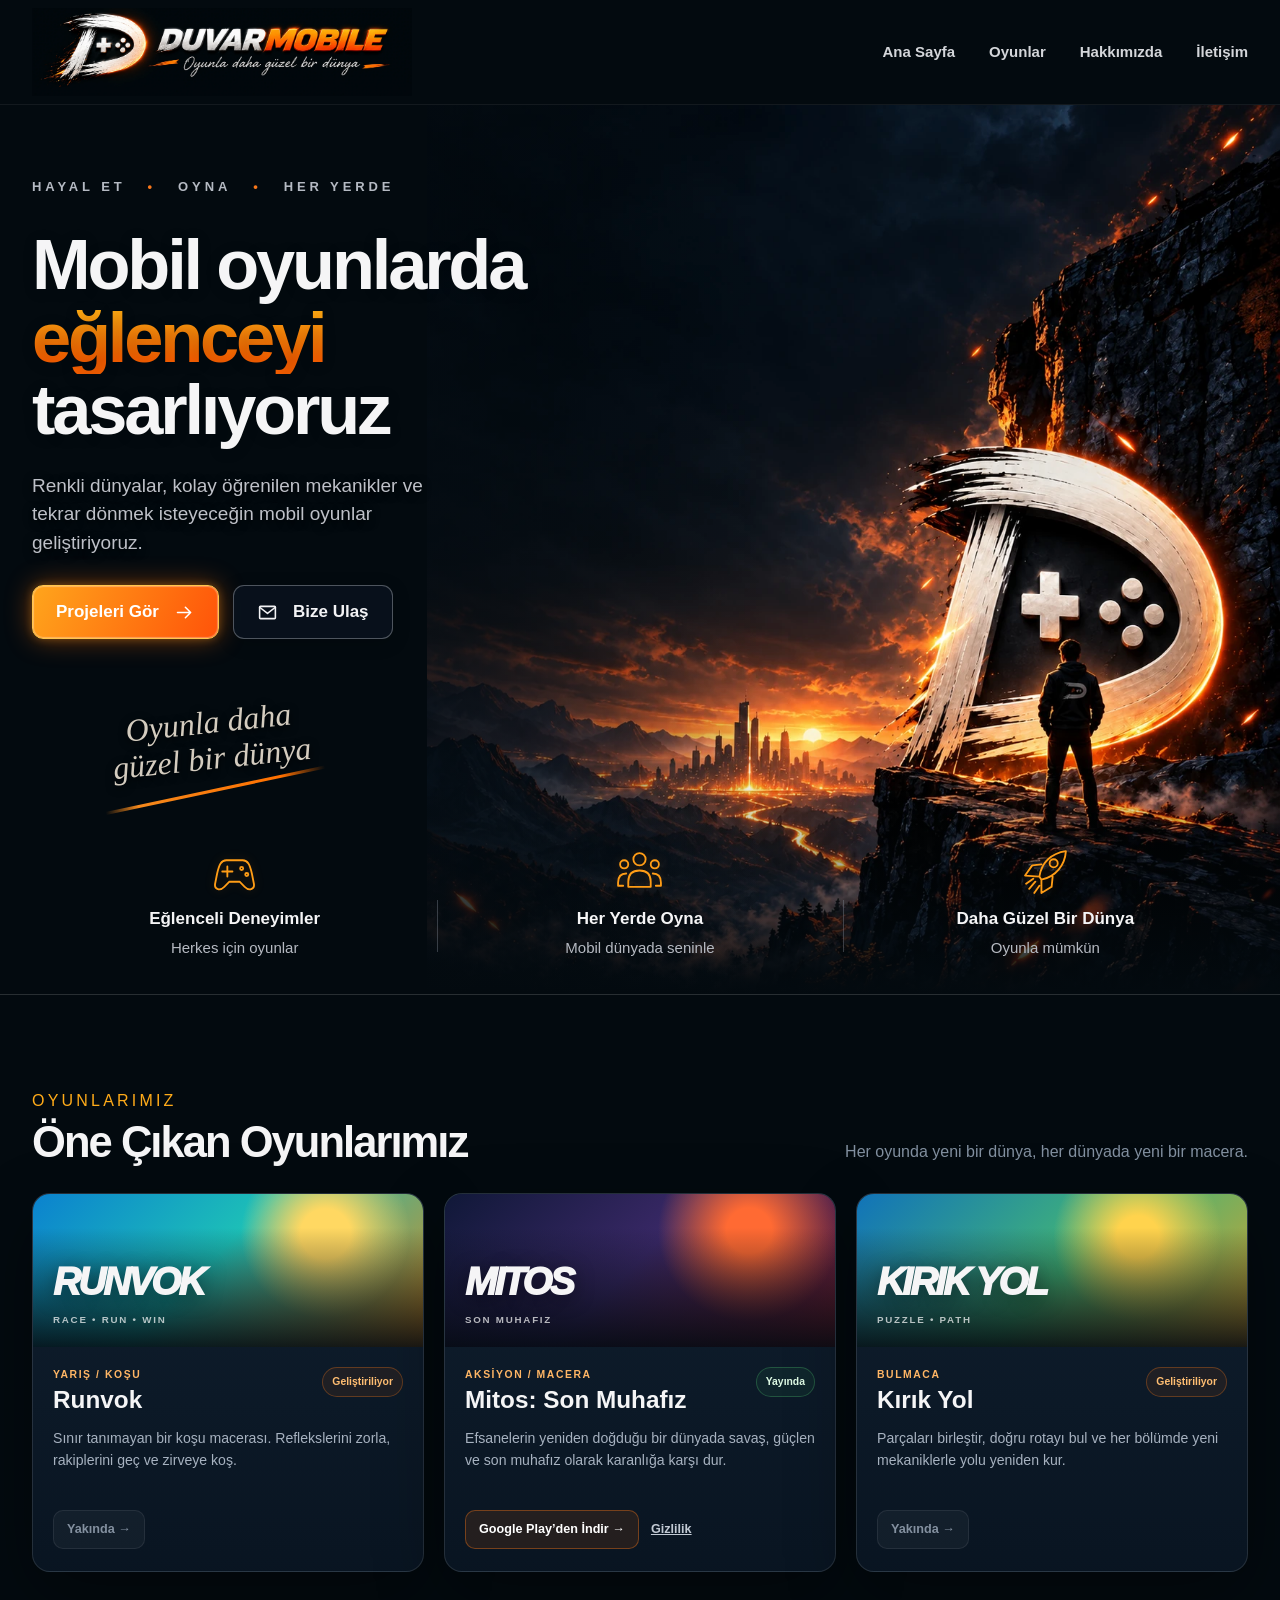
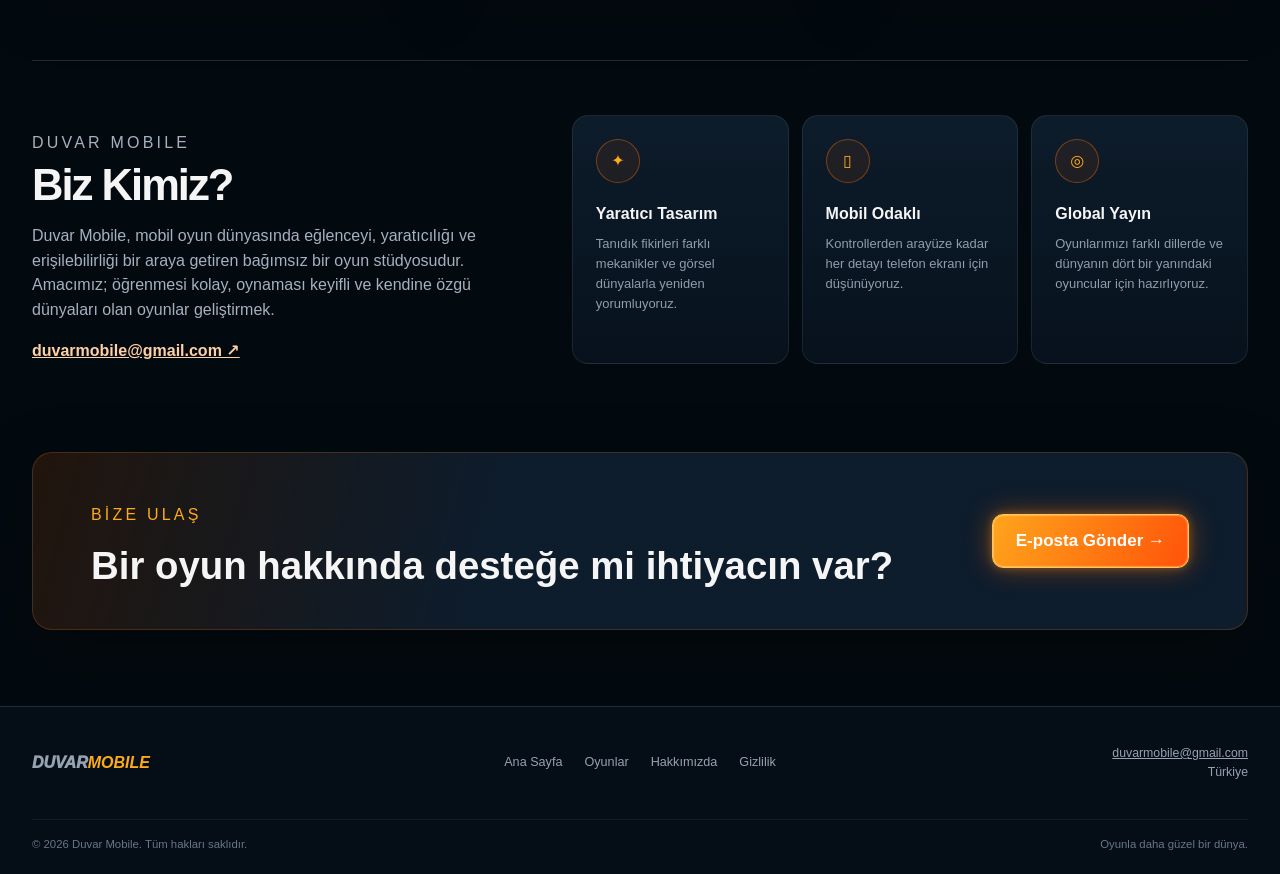
==== commit cbbcbda7: "Apply approved branding to privacy pages and mark Mitos released" ====
--- a/index.html
+++ b/index.html
@@ -42,7 +42,7 @@
     <div><svg viewBox="0 0 48 48" aria-hidden="true"><path d="M18 29C20 15 30 6 44 4c-1 14-10 25-24 28l-2-3ZM20 17l-9 1-7 10 14 1m13 0-1 10-10 6V32M14 34l-6 7m4-10-7 5m13 2-5 7"/><circle cx="32" cy="16" r="4"/></svg><strong>Daha Güzel Bir Dünya</strong><small>Oyunla mümkün</small></div>
   </div>
 </section>
-<section class="section" id="games"><div class="shell"><div class="section-head"><div><p class="section-kicker">OYUNLARIMIZ</p><h2>Öne Çıkan Oyunlarımız</h2></div><p>Her oyunda yeni bir dünya, her dünyada yeni bir macera.</p></div><div class="games"><article class="game"><div class="game-art runvok"><span>RUNVOK</span><small>RACE • RUN • WIN</small></div><div class="game-body"><div class="title-row"><div><p class="genre">YARIŞ / KOŞU</p><h3>Runvok</h3></div><span class="chip">Geliştiriliyor</span></div><p>Sınır tanımayan bir koşu macerası. Reflekslerini zorla, rakiplerini geç ve zirveye koş.</p><span class="card-btn disabled">Yakında →</span></div></article><article class="game"><div class="game-art mitos"><span>MITOS</span><small>SON MUHAFIZ</small></div><div class="game-body"><div class="title-row"><div><p class="genre">AKSİYON / MACERA</p><h3>Mitos: Son Muhafız</h3></div><span class="chip live">Google Play</span></div><p>Efsanelerin yeniden doğduğu bir dünyada savaş, güçlen ve son muhafız olarak karanlığa karşı dur.</p><div class="game-actions"><a class="card-btn" href="https://play.google.com/store/apps/details?id=com.mitosgames.lastguard">Google Play →</a><a class="textlink" href="/privacy/mitos-last-guard/">Gizlilik</a></div></div></article><article class="game"><div class="game-art kirik"><span>KIRIK YOL</span><small>PUZZLE • PATH</small></div><div class="game-body"><div class="title-row"><div><p class="genre">BULMACA</p><h3>Kırık Yol</h3></div><span class="chip">Geliştiriliyor</span></div><p>Parçaları birleştir, doğru rotayı bul ve her bölümde yeni mekaniklerle yolu yeniden kur.</p><span class="card-btn disabled">Yakında →</span></div></article></div></div></section>
+<section class="section" id="games"><div class="shell"><div class="section-head"><div><p class="section-kicker">OYUNLARIMIZ</p><h2>Öne Çıkan Oyunlarımız</h2></div><p>Her oyunda yeni bir dünya, her dünyada yeni bir macera.</p></div><div class="games"><article class="game"><div class="game-art runvok"><span>RUNVOK</span><small>RACE • RUN • WIN</small></div><div class="game-body"><div class="title-row"><div><p class="genre">YARIŞ / KOŞU</p><h3>Runvok</h3></div><span class="chip">Geliştiriliyor</span></div><p>Sınır tanımayan bir koşu macerası. Reflekslerini zorla, rakiplerini geç ve zirveye koş.</p><span class="card-btn disabled">Yakında →</span></div></article><article class="game"><div class="game-art mitos"><span>MITOS</span><small>SON MUHAFIZ</small></div><div class="game-body"><div class="title-row"><div><p class="genre">AKSİYON / MACERA</p><h3>Mitos: Son Muhafız</h3></div><span class="chip live">Yayında</span></div><p>Efsanelerin yeniden doğduğu bir dünyada savaş, güçlen ve son muhafız olarak karanlığa karşı dur.</p><div class="game-actions"><a class="card-btn" href="https://play.google.com/store/apps/details?id=com.mitosgames.lastguard" aria-label="Mitos: Son Muhafız oyununu Google Play’den indir">Google Play’den İndir →</a><a class="textlink" href="/privacy/mitos-last-guard/">Gizlilik</a></div></div></article><article class="game"><div class="game-art kirik"><span>KIRIK YOL</span><small>PUZZLE • PATH</small></div><div class="game-body"><div class="title-row"><div><p class="genre">BULMACA</p><h3>Kırık Yol</h3></div><span class="chip">Geliştiriliyor</span></div><p>Parçaları birleştir, doğru rotayı bul ve her bölümde yeni mekaniklerle yolu yeniden kur.</p><span class="card-btn disabled">Yakında →</span></div></article></div></div></section>
 <section class="about" id="about"><div class="shell about-grid"><div class="about-copy"><p class="section-kicker">DUVAR MOBILE</p><h2>Biz Kimiz?</h2><p>Duvar Mobile, mobil oyun dünyasında eğlenceyi, yaratıcılığı ve erişilebilirliği bir araya getiren bağımsız bir oyun stüdyosudur. Amacımız; öğrenmesi kolay, oynaması keyifli ve kendine özgü dünyaları olan oyunlar geliştirmek.</p><a class="mail" href="mailto:duvarmobile@gmail.com">duvarmobile@gmail.com ↗</a></div><div class="features"><article class="feature"><i>✦</i><h3>Yaratıcı Tasarım</h3><p>Tanıdık fikirleri farklı mekanikler ve görsel dünyalarla yeniden yorumluyoruz.</p></article><article class="feature"><i>▯</i><h3>Mobil Odaklı</h3><p>Kontrollerden arayüze kadar her detayı telefon ekranı için düşünüyoruz.</p></article><article class="feature"><i>◎</i><h3>Global Yayın</h3><p>Oyunlarımızı farklı dillerde ve dünyanın dört bir yanındaki oyuncular için hazırlıyoruz.</p></article></div></div></section>
 <section class="contact"><div class="shell contact-inner"><div><p class="section-kicker">BİZE ULAŞ</p><h2>Bir oyun hakkında desteğe mi ihtiyacın var?</h2></div><a class="btn-primary" href="mailto:duvarmobile@gmail.com">E-posta Gönder →</a></div></section>
 </main>
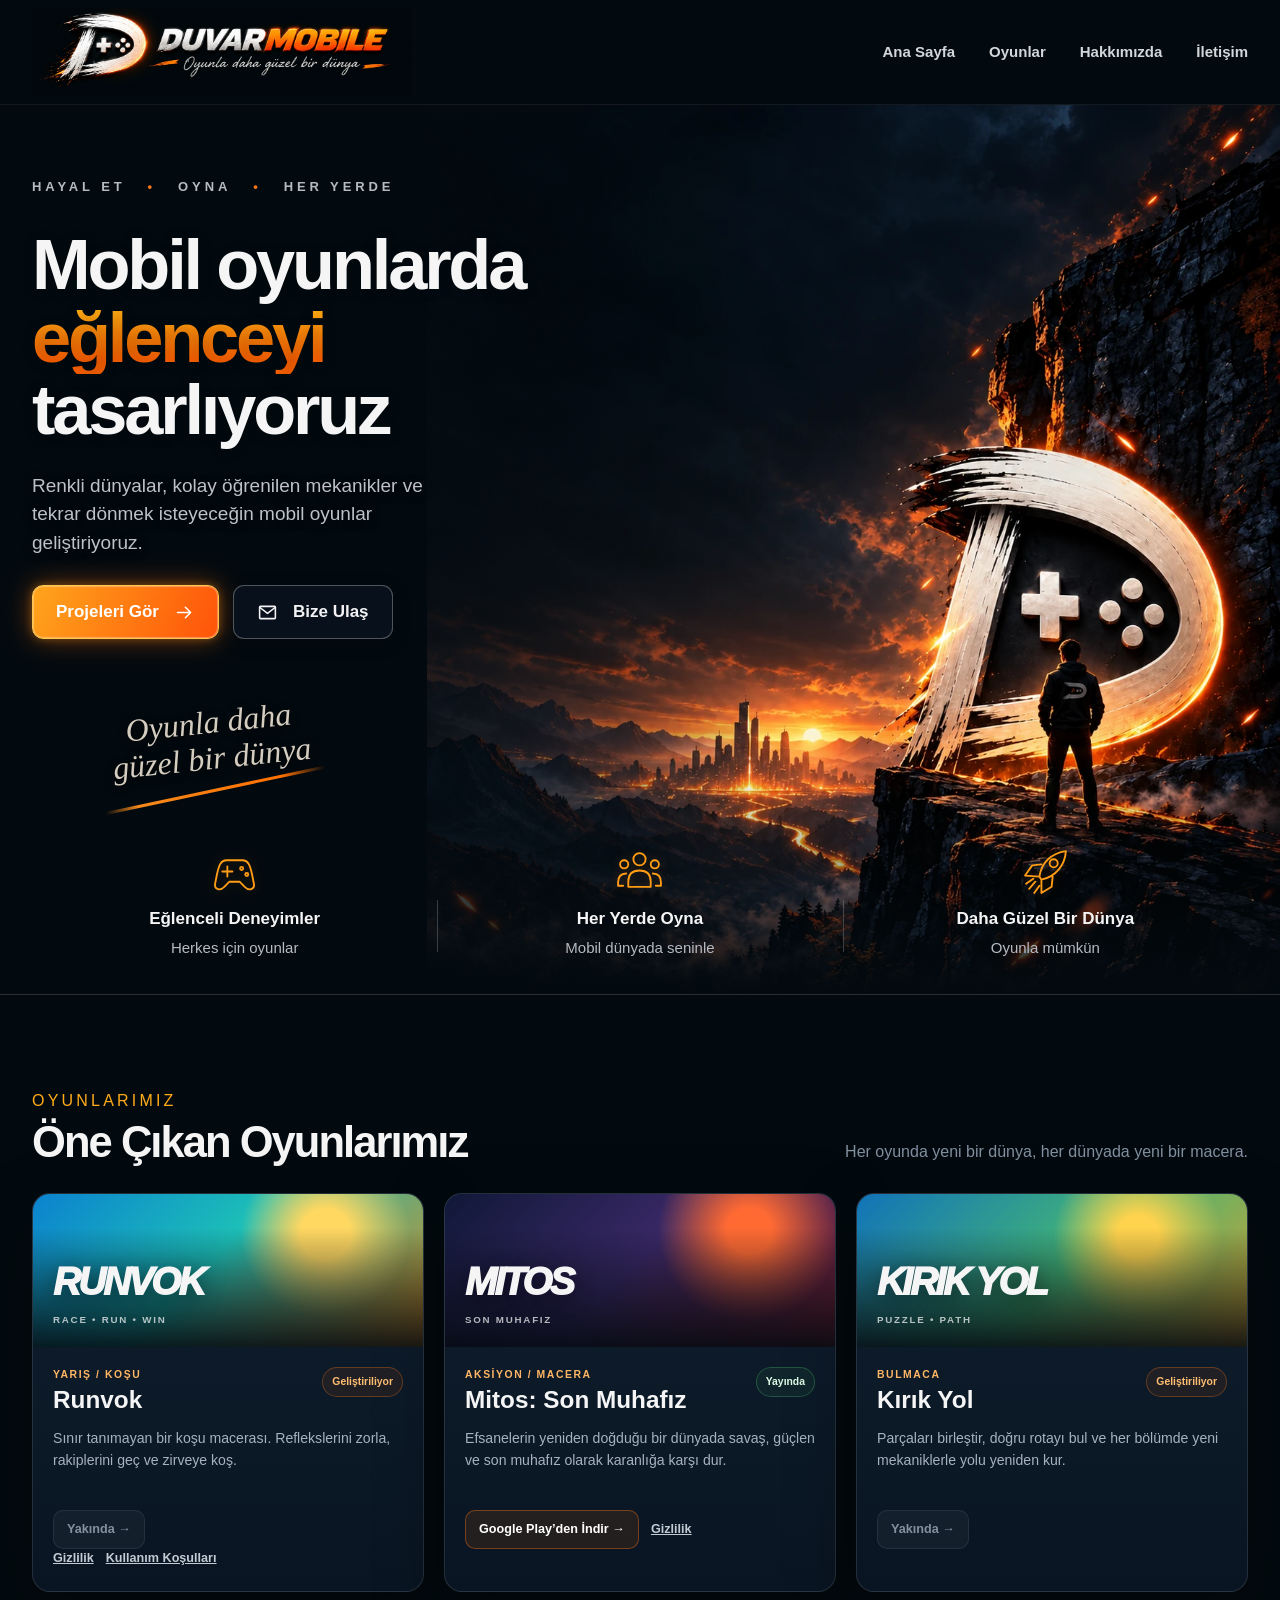
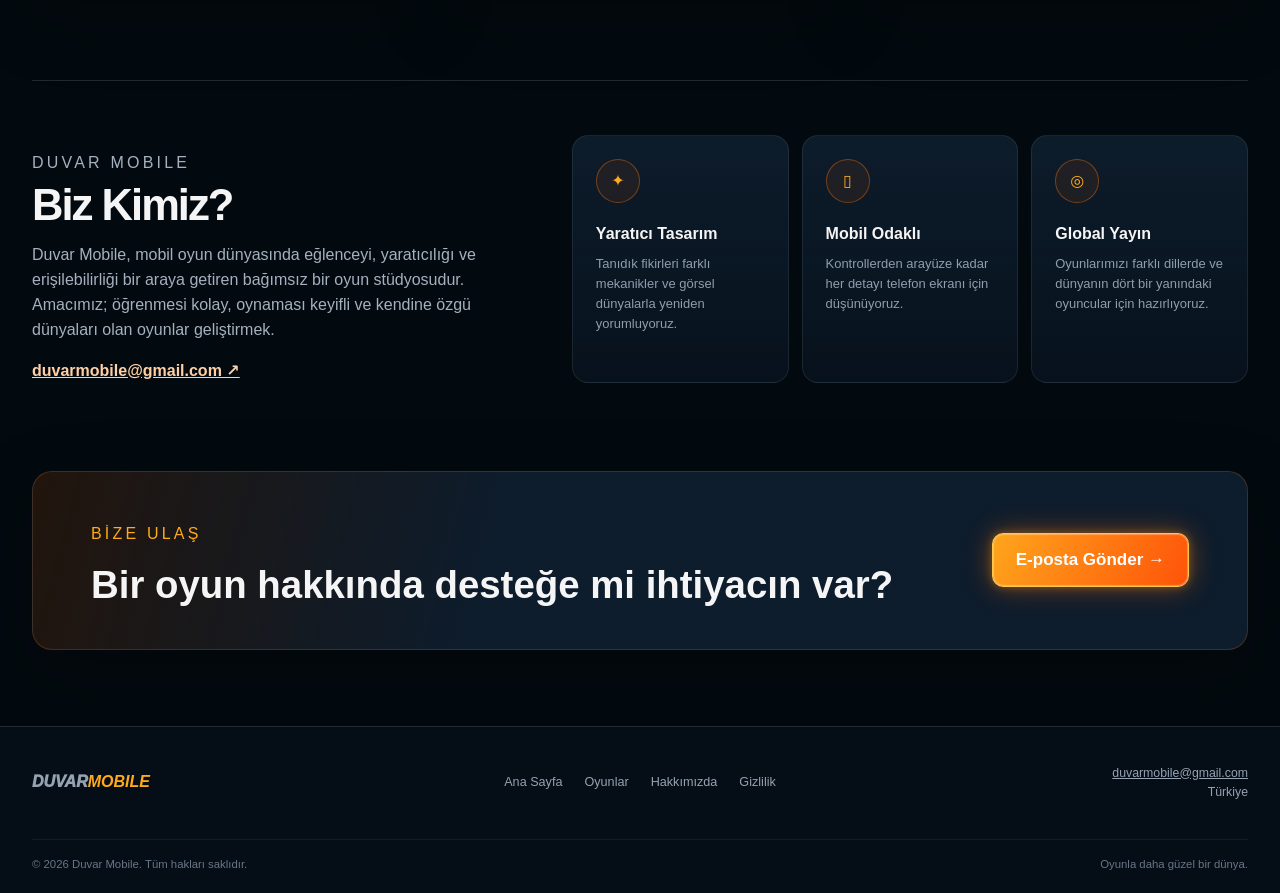
==== commit dbd48208: "Update RUNVOK Google data disclosures and publish terms of service" ====
--- a/index.html
+++ b/index.html
@@ -42,7 +42,7 @@
     <div><svg viewBox="0 0 48 48" aria-hidden="true"><path d="M18 29C20 15 30 6 44 4c-1 14-10 25-24 28l-2-3ZM20 17l-9 1-7 10 14 1m13 0-1 10-10 6V32M14 34l-6 7m4-10-7 5m13 2-5 7"/><circle cx="32" cy="16" r="4"/></svg><strong>Daha Güzel Bir Dünya</strong><small>Oyunla mümkün</small></div>
   </div>
 </section>
-<section class="section" id="games"><div class="shell"><div class="section-head"><div><p class="section-kicker">OYUNLARIMIZ</p><h2>Öne Çıkan Oyunlarımız</h2></div><p>Her oyunda yeni bir dünya, her dünyada yeni bir macera.</p></div><div class="games"><article class="game"><div class="game-art runvok"><span>RUNVOK</span><small>RACE • RUN • WIN</small></div><div class="game-body"><div class="title-row"><div><p class="genre">YARIŞ / KOŞU</p><h3>Runvok</h3></div><span class="chip">Geliştiriliyor</span></div><p>Sınır tanımayan bir koşu macerası. Reflekslerini zorla, rakiplerini geç ve zirveye koş.</p><span class="card-btn disabled">Yakında →</span></div></article><article class="game"><div class="game-art mitos"><span>MITOS</span><small>SON MUHAFIZ</small></div><div class="game-body"><div class="title-row"><div><p class="genre">AKSİYON / MACERA</p><h3>Mitos: Son Muhafız</h3></div><span class="chip live">Yayında</span></div><p>Efsanelerin yeniden doğduğu bir dünyada savaş, güçlen ve son muhafız olarak karanlığa karşı dur.</p><div class="game-actions"><a class="card-btn" href="https://play.google.com/store/apps/details?id=com.mitosgames.lastguard" aria-label="Mitos: Son Muhafız oyununu Google Play’den indir">Google Play’den İndir →</a><a class="textlink" href="/privacy/mitos-last-guard/">Gizlilik</a></div></div></article><article class="game"><div class="game-art kirik"><span>KIRIK YOL</span><small>PUZZLE • PATH</small></div><div class="game-body"><div class="title-row"><div><p class="genre">BULMACA</p><h3>Kırık Yol</h3></div><span class="chip">Geliştiriliyor</span></div><p>Parçaları birleştir, doğru rotayı bul ve her bölümde yeni mekaniklerle yolu yeniden kur.</p><span class="card-btn disabled">Yakında →</span></div></article></div></div></section>
+<section class="section" id="games"><div class="shell"><div class="section-head"><div><p class="section-kicker">OYUNLARIMIZ</p><h2>Öne Çıkan Oyunlarımız</h2></div><p>Her oyunda yeni bir dünya, her dünyada yeni bir macera.</p></div><div class="games"><article class="game"><div class="game-art runvok"><span>RUNVOK</span><small>RACE • RUN • WIN</small></div><div class="game-body"><div class="title-row"><div><p class="genre">YARIŞ / KOŞU</p><h3>Runvok</h3></div><span class="chip">Geliştiriliyor</span></div><p>Sınır tanımayan bir koşu macerası. Reflekslerini zorla, rakiplerini geç ve zirveye koş.</p><span class="card-btn disabled">Yakında →</span><div class="game-actions"><a class="textlink" href="/privacy/runvok/">Gizlilik</a><a class="textlink" href="/terms/runvok/">Kullanım Koşulları</a></div></div></article><article class="game"><div class="game-art mitos"><span>MITOS</span><small>SON MUHAFIZ</small></div><div class="game-body"><div class="title-row"><div><p class="genre">AKSİYON / MACERA</p><h3>Mitos: Son Muhafız</h3></div><span class="chip live">Yayında</span></div><p>Efsanelerin yeniden doğduğu bir dünyada savaş, güçlen ve son muhafız olarak karanlığa karşı dur.</p><div class="game-actions"><a class="card-btn" href="https://play.google.com/store/apps/details?id=com.mitosgames.lastguard" aria-label="Mitos: Son Muhafız oyununu Google Play’den indir">Google Play’den İndir →</a><a class="textlink" href="/privacy/mitos-last-guard/">Gizlilik</a></div></div></article><article class="game"><div class="game-art kirik"><span>KIRIK YOL</span><small>PUZZLE • PATH</small></div><div class="game-body"><div class="title-row"><div><p class="genre">BULMACA</p><h3>Kırık Yol</h3></div><span class="chip">Geliştiriliyor</span></div><p>Parçaları birleştir, doğru rotayı bul ve her bölümde yeni mekaniklerle yolu yeniden kur.</p><span class="card-btn disabled">Yakında →</span></div></article></div></div></section>
 <section class="about" id="about"><div class="shell about-grid"><div class="about-copy"><p class="section-kicker">DUVAR MOBILE</p><h2>Biz Kimiz?</h2><p>Duvar Mobile, mobil oyun dünyasında eğlenceyi, yaratıcılığı ve erişilebilirliği bir araya getiren bağımsız bir oyun stüdyosudur. Amacımız; öğrenmesi kolay, oynaması keyifli ve kendine özgü dünyaları olan oyunlar geliştirmek.</p><a class="mail" href="mailto:duvarmobile@gmail.com">duvarmobile@gmail.com ↗</a></div><div class="features"><article class="feature"><i>✦</i><h3>Yaratıcı Tasarım</h3><p>Tanıdık fikirleri farklı mekanikler ve görsel dünyalarla yeniden yorumluyoruz.</p></article><article class="feature"><i>▯</i><h3>Mobil Odaklı</h3><p>Kontrollerden arayüze kadar her detayı telefon ekranı için düşünüyoruz.</p></article><article class="feature"><i>◎</i><h3>Global Yayın</h3><p>Oyunlarımızı farklı dillerde ve dünyanın dört bir yanındaki oyuncular için hazırlıyoruz.</p></article></div></div></section>
 <section class="contact"><div class="shell contact-inner"><div><p class="section-kicker">BİZE ULAŞ</p><h2>Bir oyun hakkında desteğe mi ihtiyacın var?</h2></div><a class="btn-primary" href="mailto:duvarmobile@gmail.com">E-posta Gönder →</a></div></section>
 </main>
